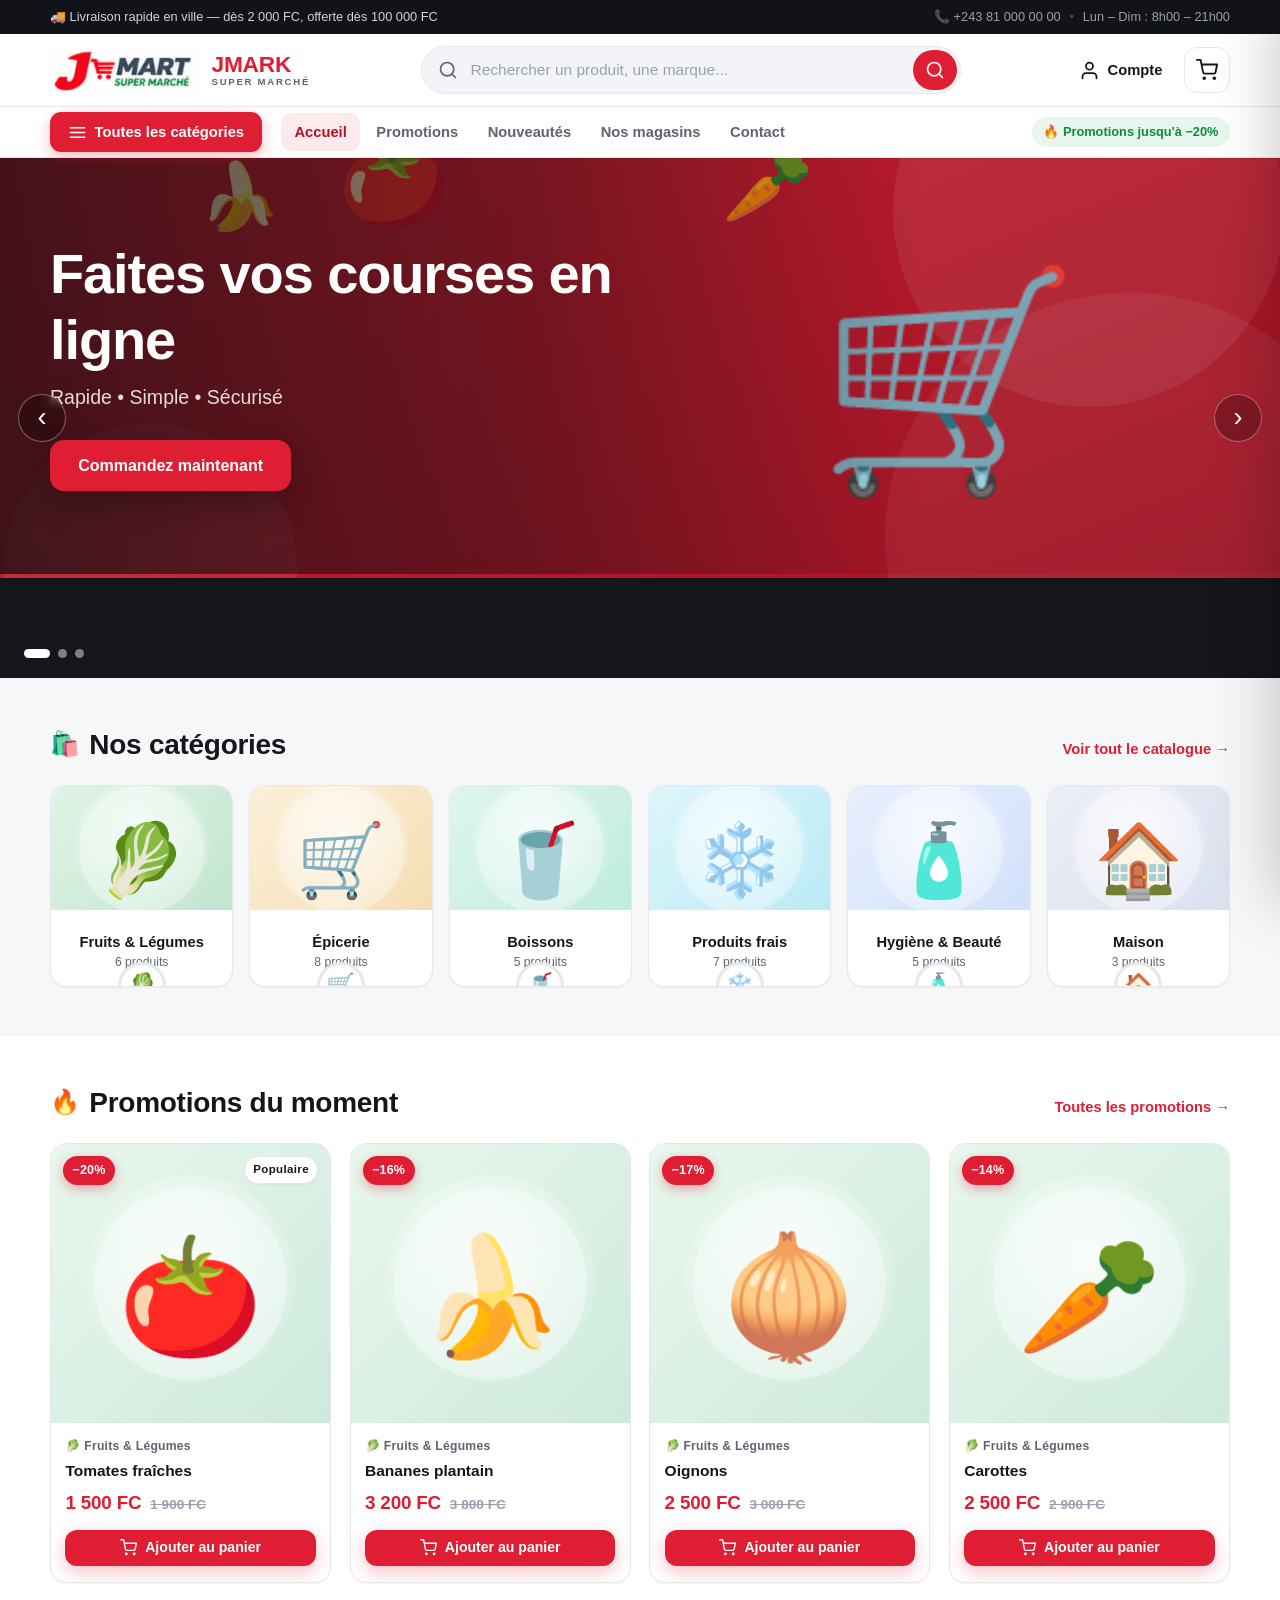
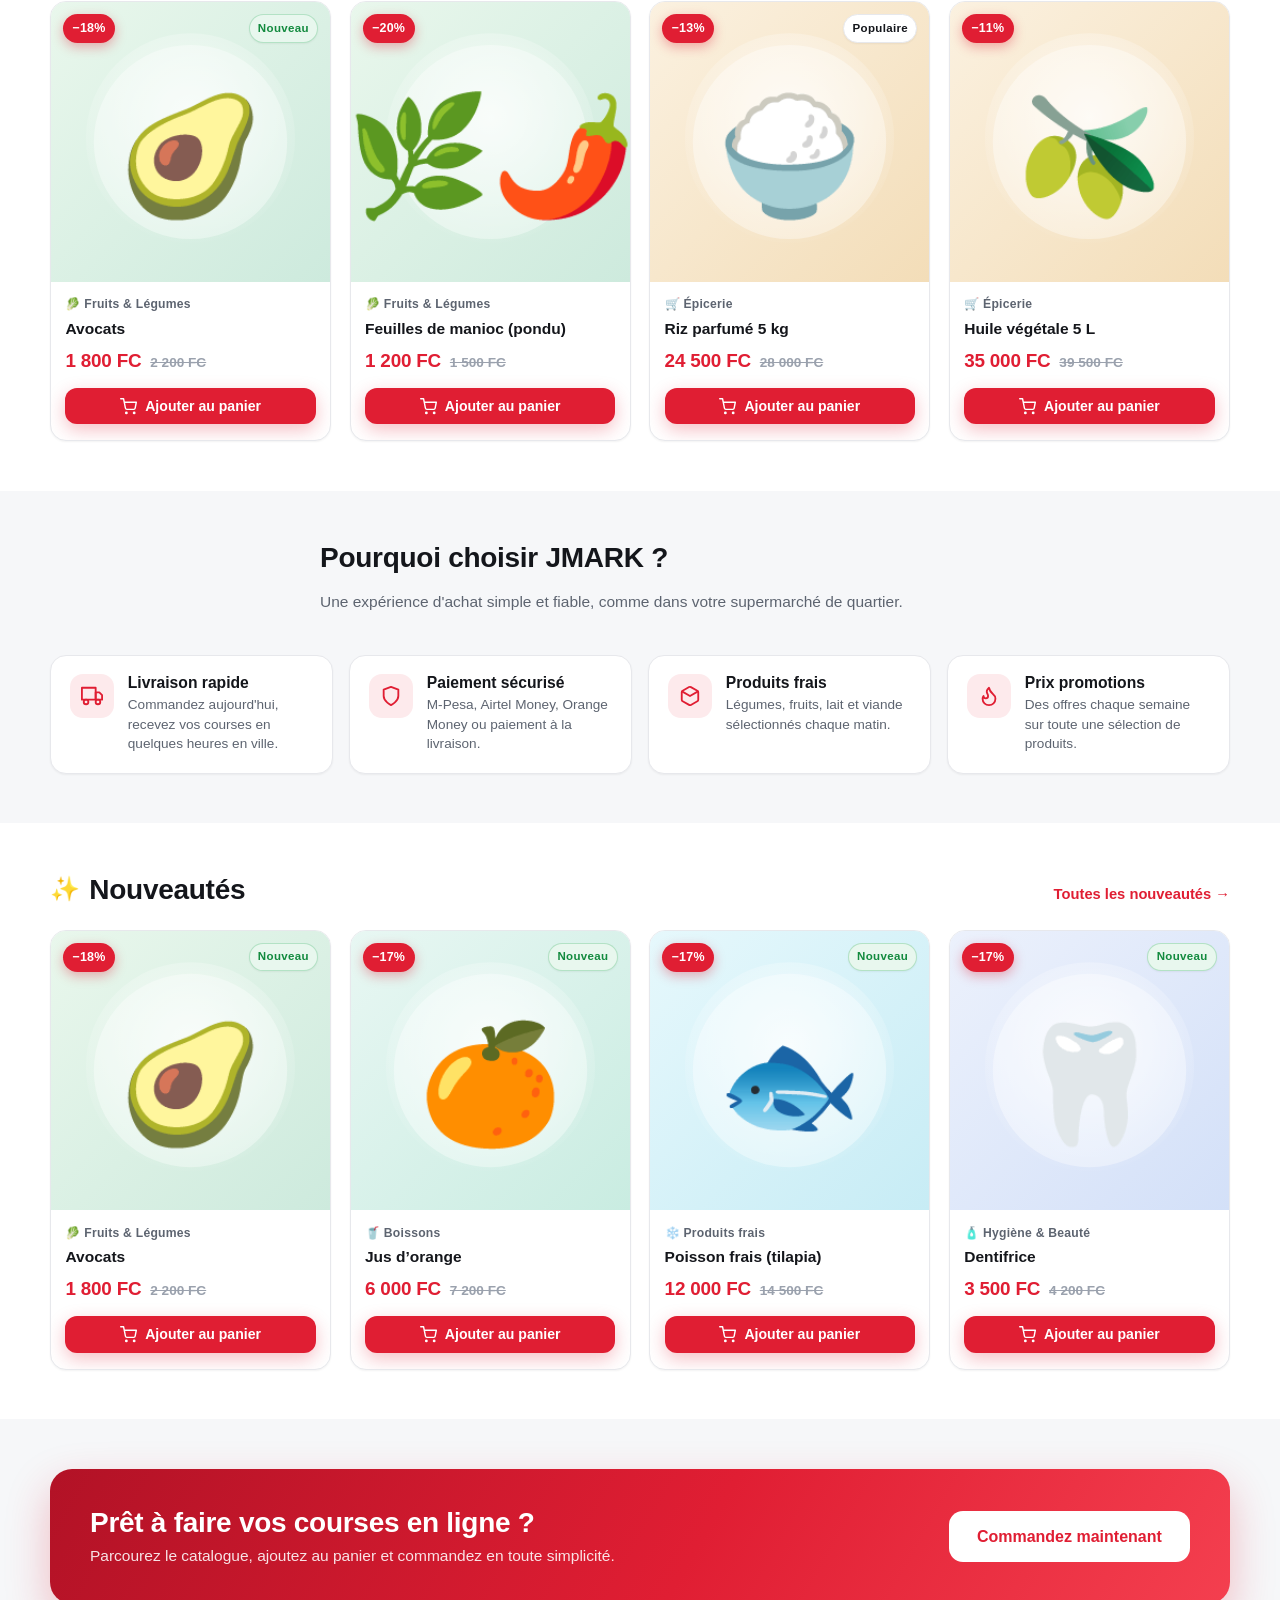
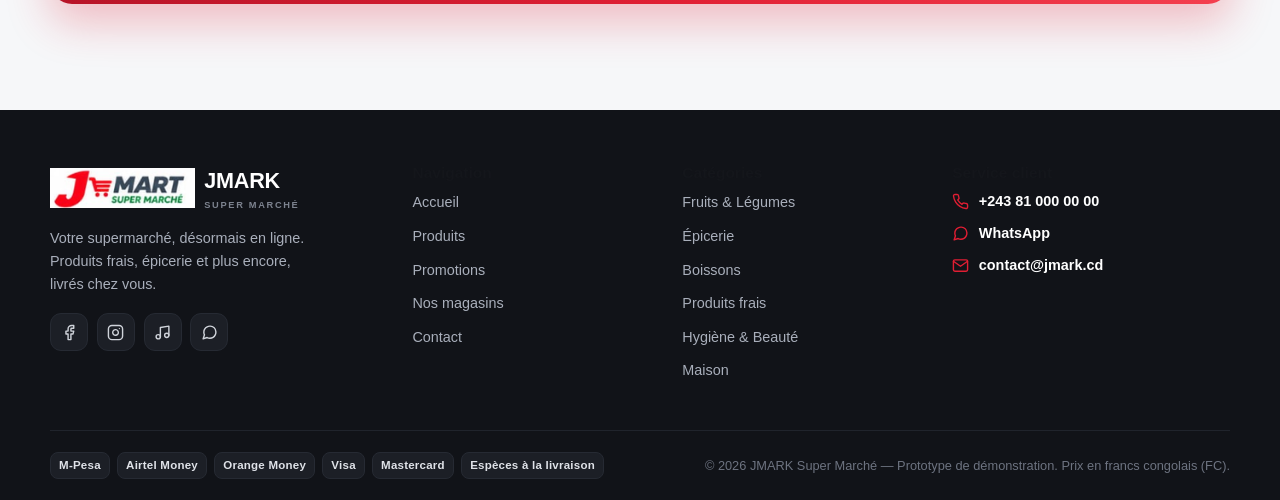
==== index.html @ 20c82e5f "Ajout maquette JMARK : prototype e-commerce front-end Site HTML/CSS/JS vanille multi-pages (panier l" ====
<!DOCTYPE html>
<html lang="fr">
<head>
<meta charset="UTF-8">
<meta name="viewport" content="width=device-width, initial-scale=1.0">
<title>JMARK Super Marché — Faites vos courses en ligne</title>
<meta name="description" content="JMARK Super Marché : produits frais, épicerie, boissons et hygiène livrés chez vous. Démonstration.">
<link rel="icon" href="assets/logo/logo.png">
<link rel="stylesheet" href="css/base.css">
<link rel="stylesheet" href="css/layout.css">
<link rel="stylesheet" href="css/components.css">
<link rel="stylesheet" href="css/pages.css">
</head>
<body data-page="home">

<!-- Barre promo -->
<div class="topbar">
  <div class="container topbar-inner">
    <span>🚚 Livraison rapide en ville — dès 2 000 FC, offerte dès 100 000 FC</span>
    <span class="topbar-contact">📞 +243 81 000 00 00 <span class="sep">•</span> Lun – Dim : 8h00 – 21h00</span>
  </div>
</div>

<!-- En-tête -->
<header class="site-header">
  <div class="container header-main">
    <button class="menu-btn" id="menuBtn" type="button" aria-label="Ouvrir le menu" aria-expanded="false">
      <svg viewBox="0 0 24 24" fill="none" stroke="currentColor" stroke-width="2" stroke-linecap="round" aria-hidden="true"><line x1="3" y1="6" x2="21" y2="6"></line><line x1="3" y1="12" x2="21" y2="12"></line><line x1="3" y1="18" x2="21" y2="18"></line></svg>
    </button>
    <a class="brand" href="index.html">
      <img src="assets/logo/logo.png" alt="JMARK">
      <span class="brand-text"><strong>JMARK</strong><small>SUPER MARCHÉ</small></span>
    </a>
    <form class="header-search" data-header-search role="search" action="products.html">
      <svg viewBox="0 0 24 24" fill="none" stroke="currentColor" stroke-width="2" stroke-linecap="round" stroke-linejoin="round" aria-hidden="true"><circle cx="11" cy="11" r="8"></circle><line x1="21" y1="21" x2="16.65" y2="16.65"></line></svg>
      <input type="search" name="q" placeholder="Rechercher un produit, une marque..." aria-label="Rechercher un produit">
      <button type="submit" aria-label="Lancer la recherche">
        <svg viewBox="0 0 24 24" fill="none" stroke="currentColor" stroke-width="2" stroke-linecap="round" stroke-linejoin="round" aria-hidden="true"><circle cx="11" cy="11" r="8"></circle><line x1="21" y1="21" x2="16.65" y2="16.65"></line></svg>
      </button>
    </form>
    <div class="header-actions">
      <a class="header-link" href="account.html">
        <svg viewBox="0 0 24 24" fill="none" stroke="currentColor" stroke-width="2" stroke-linecap="round" stroke-linejoin="round" aria-hidden="true"><path d="M20 21v-2a4 4 0 0 0-4-4H8a4 4 0 0 0-4 4v2"></path><circle cx="12" cy="7" r="4"></circle></svg>
        <span>Compte</span>
      </a>
      <button class="cart-btn" id="cartOpen" type="button" aria-label="Ouvrir le panier">
        <svg viewBox="0 0 24 24" fill="none" stroke="currentColor" stroke-width="2" stroke-linecap="round" stroke-linejoin="round" aria-hidden="true"><circle cx="9" cy="21" r="1"></circle><circle cx="20" cy="21" r="1"></circle><path d="M1 1h4l2.68 13.39a2 2 0 0 0 2 1.61h9.72a2 2 0 0 0 2-1.61L23 6H6"></path></svg>
        <b class="cart-count" data-cart-count>0</b>
      </button>
    </div>
  </div>
  <div class="header-nav">
    <div class="container header-nav-inner">
      <div class="cat-wrap">
        <button class="cat-btn" id="catBtn" type="button" aria-expanded="false">
          <svg viewBox="0 0 24 24" fill="none" stroke="currentColor" stroke-width="2" stroke-linecap="round" aria-hidden="true"><line x1="3" y1="6" x2="21" y2="6"></line><line x1="3" y1="12" x2="21" y2="12"></line><line x1="3" y1="18" x2="21" y2="18"></line></svg>
          <span>Toutes les catégories</span>
        </button>
        <div class="cat-menu" id="catMenu" aria-hidden="true">
          <div class="cat-menu-title">Parcourir les catégories</div>
          <div class="cat-menu-list" id="catMenuList"></div>
          <a class="cat-menu-all" href="products.html">Voir tout le catalogue</a>
        </div>
      </div>
      <nav class="main-nav" id="mainNav" aria-label="Navigation principale">
        <div class="main-nav-links">
          <a class="nav-link is-active" data-nav="home" href="index.html">Accueil</a>
          <a class="nav-link" data-nav="promotions" href="promotions.html">Promotions</a>
          <a class="nav-link" href="products.html?cat=nouveautes">Nouveautés</a>
          <a class="nav-link" data-nav="stores" href="stores.html">Nos magasins</a>
          <a class="nav-link" data-nav="contact" href="contact.html">Contact</a>
        </div>
        <div class="main-nav-cats">
          <div class="mob-cats-title">Toutes les catégories</div>
          <div class="mob-cats" id="mobCats"></div>
        </div>
      </nav>
      <div class="header-chip">🔥 Promotions jusqu'à −20%</div>
    </div>
  </div>
</header>

<!-- Drawer panier -->
<div class="drawer-overlay" id="drawerOverlay" data-drawer-close></div>
<aside class="cart-drawer" id="cartDrawer" aria-hidden="true" aria-label="Panier">
  <div class="drawer-head">
    <h3>Mon panier <span id="drawerHeadCount"></span></h3>
    <button class="drawer-close" type="button" data-drawer-close aria-label="Fermer le panier">
      <svg viewBox="0 0 24 24" fill="none" stroke="currentColor" stroke-width="2" stroke-linecap="round" aria-hidden="true"><line x1="18" y1="6" x2="6" y2="18"></line><line x1="6" y1="6" x2="18" y2="18"></line></svg>
    </button>
  </div>
  <div class="drawer-items" id="drawerItems"></div>
  <div class="drawer-empty" id="drawerEmpty">
    <div class="de-icon">
      <svg viewBox="0 0 24 24" fill="none" stroke="currentColor" stroke-width="2" stroke-linecap="round" stroke-linejoin="round" aria-hidden="true"><circle cx="9" cy="21" r="1"></circle><circle cx="20" cy="21" r="1"></circle><path d="M1 1h4l2.68 13.39a2 2 0 0 0 2 1.61h9.72a2 2 0 0 0 2-1.61L23 6H6"></path></svg>
    </div>
    <h3>Votre panier est vide</h3>
    <p>Parcourez nos rayons et ajoutez vos produits préférés.</p>
    <a class="btn btn-primary" href="products.html">Découvrir les produits</a>
  </div>
  <div class="drawer-foot" id="drawerFoot">
    <div class="drawer-sub-row"><span>Sous-total</span><span id="drawerSub">0 FC</span></div>
    <div class="drawer-grand"><span>TOTAL</span><span id="drawerTotal">0 FC</span></div>
    <a class="btn btn-outline btn-block" href="cart.html">Voir le panier</a>
    <a class="btn btn-primary btn-block" href="checkout.html">Commander</a>
    <div class="drawer-free">🚚 Livraison offerte dès 100 000 FC</div>
  </div>
</aside>

<!-- Contenu principal -->
<main>

  <!-- Hero -->
  <section class="hero" id="hero" aria-label="Promotions en vedette">
    <div class="hero-slides" id="heroSlides"></div>
    <button class="hero-arrow prev" type="button" aria-label="Slide précédent">‹</button>
    <button class="hero-arrow next" type="button" aria-label="Slide suivant">›</button>
    <div class="hero-dots" id="heroDots"></div>
  </section>

  <!-- Catégories -->
  <section class="section">
    <div class="container">
      <div class="section-head">
        <h2 class="section-title"><span class="st-emoji">🛍️</span> Nos catégories</h2>
        <a class="section-link" href="products.html">Voir tout le catalogue →</a>
      </div>
      <div class="category-grid" id="homeCategories"></div>
    </div>
  </section>

  <!-- Promotions -->
  <section class="section" style="background:var(--c-surface)">
    <div class="container">
      <div class="section-head">
        <h2 class="section-title"><span class="st-emoji">🔥</span> Promotions du moment</h2>
        <a class="section-link" href="promotions.html">Toutes les promotions →</a>
      </div>
      <div class="product-grid" id="homePromos"></div>
    </div>
  </section>

  <!-- Pourquoi JMARK -->
  <section class="section">
    <div class="container">
      <div class="section-head text-center" style="max-width:640px;margin:0 auto 1rem;text-align:center">
        <h2 class="section-title" style="justify-content:center">Pourquoi choisir JMARK ?</h2>
        <p class="is-muted">Une expérience d'achat simple et fiable, comme dans votre supermarché de quartier.</p>
      </div>
      <div class="features">
        <div class="feature">
          <div class="feature-icon"><svg viewBox="0 0 24 24" fill="none" stroke="currentColor" stroke-width="2" stroke-linecap="round" stroke-linejoin="round" aria-hidden="true"><path d="M1 3h15v13H1z"></path><path d="M16 8h4l3 3v5h-7V8z"></path><circle cx="5.5" cy="18.5" r="2.5"></circle><circle cx="18.5" cy="18.5" r="2.5"></circle></svg></div>
          <div><h3>Livraison rapide</h3><p>Commandez aujourd'hui, recevez vos courses en quelques heures en ville.</p></div>
        </div>
        <div class="feature">
          <div class="feature-icon"><svg viewBox="0 0 24 24" fill="none" stroke="currentColor" stroke-width="2" stroke-linecap="round" stroke-linejoin="round" aria-hidden="true"><path d="M12 22s8-4 8-10V5l-8-3-8 3v7c0 6 8 10 8 10z"></path></svg></div>
          <div><h3>Paiement sécurisé</h3><p>M-Pesa, Airtel Money, Orange Money ou paiement à la livraison.</p></div>
        </div>
        <div class="feature">
          <div class="feature-icon"><svg viewBox="0 0 24 24" fill="none" stroke="currentColor" stroke-width="2" stroke-linecap="round" stroke-linejoin="round" aria-hidden="true"><path d="M21 16V8a2 2 0 0 0-1-1.73l-7-4a2 2 0 0 0-2 0l-7 4A2 2 0 0 0 3 8v8a2 2 0 0 0 1 1.73l7 4a2 2 0 0 0 2 0l7-4A2 2 0 0 0 21 16z"></path><polyline points="3.27 6.96 12 12.01 20.73 6.96"></polyline></svg></div>
          <div><h3>Produits frais</h3><p>Légumes, fruits, lait et viande sélectionnés chaque matin.</p></div>
        </div>
        <div class="feature">
          <div class="feature-icon"><svg viewBox="0 0 24 24" fill="none" stroke="currentColor" stroke-width="2" stroke-linecap="round" stroke-linejoin="round" aria-hidden="true"><path d="M8.5 14.5A2.5 2.5 0 0 0 11 12c0-1.38-.5-2-1-3-1.072-2.143-.224-4.054 2-6 .5 2.5 2 4.9 4 6.5 2 1.6 3 3.5 3 5.5a7 7 0 1 1-14 0c0-1.153.433-2.294 1-3a2.5 2.5 0 0 0 2.5 2.5z"></path></svg></div>
          <div><h3>Prix promotions</h3><p>Des offres chaque semaine sur toute une sélection de produits.</p></div>
        </div>
      </div>
    </div>
  </section>

  <!-- Nouveautés -->
  <section class="section" style="background:var(--c-surface)">
    <div class="container">
      <div class="section-head">
        <h2 class="section-title"><span class="st-emoji">✨</span> Nouveautés</h2>
        <a class="section-link" href="products.html?cat=nouveautes">Toutes les nouveautés →</a>
      </div>
      <div class="product-grid" id="homeNew"></div>
    </div>
  </section>

  <!-- CTA -->
  <section class="section">
    <div class="container">
      <div class="cta-band">
        <div>
          <h2>Prêt à faire vos courses en ligne ?</h2>
          <p>Parcourez le catalogue, ajoutez au panier et commandez en toute simplicité.</p>
        </div>
        <a class="btn btn-lg" href="products.html">Commandez maintenant</a>
      </div>
    </div>
  </section>

</main>

<!-- Pied de page -->
<footer class="site-footer">
  <div class="container">
    <div class="footer-grid">
      <div>
        <div class="footer-brand">
          <img src="assets/logo/logo.png" alt="JMARK">
          <span><strong>JMARK</strong><small>SUPER MARCHÉ</small></span>
        </div>
        <p class="footer-desc">Votre supermarché, désormais en ligne. Produits frais, épicerie et plus encore, livrés chez vous.</p>
        <div class="socials">
          <a href="#" data-notify="Nos réseaux sociaux arrivent bientôt." aria-label="Facebook"><svg viewBox="0 0 24 24" fill="none" stroke="currentColor" stroke-width="2" stroke-linecap="round" stroke-linejoin="round"><path d="M18 2h-3a5 5 0 0 0-5 5v3H7v4h3v8h4v-8h3l1-4h-4V7a1 1 0 0 1 1-1h3z"></path></svg></a>
          <a href="#" data-notify="Nos réseaux sociaux arrivent bientôt." aria-label="Instagram"><svg viewBox="0 0 24 24" fill="none" stroke="currentColor" stroke-width="2" stroke-linecap="round" stroke-linejoin="round"><rect x="2" y="2" width="20" height="20" rx="5" ry="5"></rect><path d="M16 11.37A4 4 0 1 1 12.63 8 4 4 0 0 1 16 11.37z"></path><line x1="17.5" y1="6.5" x2="17.51" y2="6.5"></line></svg></a>
          <a href="#" data-notify="Nos réseaux sociaux arrivent bientôt." aria-label="TikTok"><svg viewBox="0 0 24 24" fill="none" stroke="currentColor" stroke-width="2" stroke-linecap="round" stroke-linejoin="round"><path d="M9 18V5l12-2v13"></path><circle cx="6" cy="18" r="3"></circle><circle cx="18" cy="16" r="3"></circle></svg></a>
          <a href="#" data-notify="Nos réseaux sociaux arrivent bientôt." aria-label="WhatsApp"><svg viewBox="0 0 24 24" fill="none" stroke="currentColor" stroke-width="2" stroke-linecap="round" stroke-linejoin="round"><path d="M21 11.5a8.38 8.38 0 0 1-.9 3.8 8.5 8.5 0 0 1-7.6 4.7 8.38 8.38 0 0 1-3.8-.9L3 21l1.9-5.7a8.38 8.38 0 0 1-.9-3.8 8.5 8.5 0 0 1 4.7-7.6 8.38 8.38 0 0 1 3.8-.9h.5a8.48 8.48 0 0 1 8 8v.5z"></path></svg></a>
        </div>
      </div>
      <div class="footer-col">
        <h4>Navigation</h4>
        <ul>
          <li><a href="index.html">Accueil</a></li>
          <li><a href="products.html">Produits</a></li>
          <li><a href="promotions.html">Promotions</a></li>
          <li><a href="stores.html">Nos magasins</a></li>
          <li><a href="contact.html">Contact</a></li>
        </ul>
      </div>
      <div class="footer-col">
        <h4>Catégories</h4>
        <ul>
          <li><a href="products.html?category=Fruits%20%26%20L%C3%A9gumes">Fruits &amp; Légumes</a></li>
          <li><a href="products.html?category=%C3%89picerie">Épicerie</a></li>
          <li><a href="products.html?category=Boissons">Boissons</a></li>
          <li><a href="products.html?category=Produits%20frais">Produits frais</a></li>
          <li><a href="products.html?category=Hygi%C3%A8ne%20%26%20Beaut%C3%A9">Hygiène &amp; Beauté</a></li>
          <li><a href="products.html?category=Maison">Maison</a></li>
        </ul>
      </div>
      <div class="footer-col">
        <h4>Service client</h4>
        <ul class="footer-contact">
          <li><svg viewBox="0 0 24 24" fill="none" stroke="currentColor" stroke-width="2" stroke-linecap="round" stroke-linejoin="round"><path d="M22 16.92v3a2 2 0 0 1-2.18 2 19.79 19.79 0 0 1-8.63-3.07 19.5 19.5 0 0 1-6-6 19.79 19.79 0 0 1-3.07-8.67A2 2 0 0 1 4.11 2h3a2 2 0 0 1 2 1.72 12.84 12.84 0 0 0 .7 2.81 2 2 0 0 1-.45 2.11L8.09 9.91a16 16 0 0 0 6 6l1.27-1.27a2 2 0 0 1 2.11-.45 12.84 12.84 0 0 0 2.81.7A2 2 0 0 1 22 16.92z"></path></svg><a class="fc-hl" href="tel:+243810000000">+243 81 000 00 00</a></li>
          <li><svg viewBox="0 0 24 24" fill="none" stroke="currentColor" stroke-width="2" stroke-linecap="round" stroke-linejoin="round"><path d="M21 11.5a8.38 8.38 0 0 1-.9 3.8 8.5 8.5 0 0 1-7.6 4.7 8.38 8.38 0 0 1-3.8-.9L3 21l1.9-5.7a8.38 8.38 0 0 1-.9-3.8 8.5 8.5 0 0 1 4.7-7.6 8.38 8.38 0 0 1 3.8-.9h.5a8.48 8.48 0 0 1 8 8v.5z"></path></svg><a class="fc-hl" href="https://wa.me/243810000000">WhatsApp</a></li>
          <li><svg viewBox="0 0 24 24" fill="none" stroke="currentColor" stroke-width="2" stroke-linecap="round" stroke-linejoin="round"><path d="M4 4h16c1.1 0 2 .9 2 2v12c0 1.1-.9 2-2 2H4c-1.1 0-2-.9-2-2V6c0-1.1.9-2 2-2z"></path><polyline points="22,6 12,13 2,6"></polyline></svg><a class="fc-hl" href="mailto:contact@jmark.cd">contact@jmark.cd</a></li>
        </ul>
      </div>
    </div>
    <div class="footer-bottom">
      <div class="pay-chips">
        <span class="pay-chip">M-Pesa</span>
        <span class="pay-chip">Airtel Money</span>
        <span class="pay-chip">Orange Money</span>
        <span class="pay-chip">Visa</span>
        <span class="pay-chip">Mastercard</span>
        <span class="pay-chip">Espèces à la livraison</span>
      </div>
      <div class="footer-copy">© 2026 JMARK Super Marché — Prototype de démonstration. Prix en francs congolais (FC).</div>
    </div>
  </div>
</footer>

<!-- Navigation basse mobile -->
<nav class="bottom-nav" aria-label="Navigation mobile">
  <a class="bn-item is-active" data-bn="home" href="index.html">
    <svg viewBox="0 0 24 24" fill="none" stroke="currentColor" stroke-width="2" stroke-linecap="round" stroke-linejoin="round" aria-hidden="true"><path d="M3 9l9-7 9 7v11a2 2 0 0 1-2 2H5a2 2 0 0 1-2-2z"></path><polyline points="9 22 9 12 15 12 15 22"></polyline></svg>
    <span>Accueil</span>
  </a>
  <button class="bn-item" id="bottomSearch" type="button">
    <svg viewBox="0 0 24 24" fill="none" stroke="currentColor" stroke-width="2" stroke-linecap="round" stroke-linejoin="round" aria-hidden="true"><circle cx="11" cy="11" r="8"></circle><line x1="21" y1="21" x2="16.65" y2="16.65"></line></svg>
    <span>Rechercher</span>
  </button>
  <button class="bn-item" id="bottomCart" type="button" aria-label="Ouvrir le panier">
    <svg viewBox="0 0 24 24" fill="none" stroke="currentColor" stroke-width="2" stroke-linecap="round" stroke-linejoin="round" aria-hidden="true"><circle cx="9" cy="21" r="1"></circle><circle cx="20" cy="21" r="1"></circle><path d="M1 1h4l2.68 13.39a2 2 0 0 0 2 1.61h9.72a2 2 0 0 0 2-1.61L23 6H6"></path></svg>
    <span>Panier</span>
    <b class="bn-count is-hidden" data-cart-count>0</b>
  </button>
  <a class="bn-item" data-bn="account" href="account.html">
    <svg viewBox="0 0 24 24" fill="none" stroke="currentColor" stroke-width="2" stroke-linecap="round" stroke-linejoin="round" aria-hidden="true"><path d="M20 21v-2a4 4 0 0 0-4-4H8a4 4 0 0 0-4 4v2"></path><circle cx="12" cy="7" r="4"></circle></svg>
    <span>Compte</span>
  </a>
</nav>

<script src="js/data.js"></script>
<script src="js/cart.js"></script>
<script src="js/main.js"></script>
</body>
</html>
---- css/base.css ----
/* ============================================
   JMARK SUPER MARCHÉ — Base : tokens, reset,
   typographie, boutons, formulaires, badges
   ============================================ */

:root{
  --c-bg:#f6f7f9;
  --c-surface:#ffffff;
  --c-surface-2:#f2f4f7;
  --c-primary:#e01e33;            /* rouge JMARK */
  --c-primary-dark:#b21226;
  --c-primary-soft:#fdeaec;
  --c-accent:#16a34a;             /* vert produits frais */
  --c-accent-dark:#128a3e;
  --c-accent-soft:#e8f7ee;
  --c-warn:#d97706;
  --c-text:#14161b;
  --c-muted:#5d6470;
  --c-border:#e7e8ec;
  --c-success:#16a34a;
  --c-danger:#dc2626;
  --radius:16px;
  --radius-sm:10px;
  --radius-lg:22px;
  --shadow-sm:0 1px 2px rgba(20,22,27,.05);
  --shadow-md:0 8px 26px rgba(20,22,27,.09);
  --shadow-lg:0 22px 54px rgba(20,22,27,.16);
  --font:-apple-system,BlinkMacSystemFont,"Segoe UI",Roboto,"Helvetica Neue",Arial,sans-serif;
  --header-h:72px;
}

*,*::before,*::after{box-sizing:border-box}
html{scroll-behavior:smooth}
body{
  margin:0;background:var(--c-bg);
  color:var(--c-text);font:15.5px/1.55 var(--font);
  -webkit-font-smoothing:antialiased;
  min-height:100vh;display:flex;flex-direction:column;
}
body.no-scroll{overflow:hidden}
main{flex:1}
img{max-width:100%;display:block}
h1,h2,h3,h4{line-height:1.18;margin:0 0 .5em;color:var(--c-text)}
h1{font-size:clamp(1.9rem,4.5vw,2.9rem);letter-spacing:-.02em;font-weight:800}
h2{font-size:clamp(1.35rem,3vw,1.75rem);letter-spacing:-.01em;font-weight:800}
h3{font-size:1.08rem;font-weight:700}
p{margin:0 0 1em}
a{color:inherit;text-decoration:none}
ul{margin:0;padding:0;list-style:none}
input,select,textarea,button{font:inherit}
button{cursor:pointer}
svg{flex:none}

.container{width:100%;max-width:1220px;margin:0 auto;padding:0 20px}

/* ---------- Utilitaires ---------- */
.is-hidden{display:none !important}
.is-muted{color:var(--c-muted)}
.text-center{text-align:center}

/* ---------- Boutons ---------- */
.btn{
  display:inline-flex;align-items:center;justify-content:center;gap:.5rem;
  border:1px solid transparent;border-radius:12px;
  padding:.72em 1.25em;font-weight:650;font-size:.94rem;line-height:1.2;
  cursor:pointer;white-space:nowrap;user-select:none;text-align:center;
  transition:background-color .18s,border-color .18s,color .18s,transform .12s,box-shadow .18s;
}
.btn:focus-visible{outline:3px solid rgba(224,30,51,.35);outline-offset:2px}
.btn:active{transform:translateY(1px)}
.btn svg{width:18px;height:18px}

.btn-primary{background:var(--c-primary);color:#fff;box-shadow:0 6px 18px rgba(224,30,51,.28)}
.btn-primary:hover{background:var(--c-primary-dark)}
.btn-outline{background:var(--c-surface);border-color:var(--c-border);color:var(--c-text)}
.btn-outline:hover{border-color:var(--c-primary);color:var(--c-primary)}
.btn-ghost{background:transparent;color:var(--c-muted)}
.btn-ghost:hover{background:var(--c-surface-2);color:var(--c-text)}
.btn-white{background:#fff;color:var(--c-primary)}
.btn-white:hover{background:var(--c-primary-soft)}
.btn-success{background:var(--c-accent);color:#fff}
.btn-success:hover{background:var(--c-accent-dark)}

.btn-block{width:100%}
.btn-lg{padding:.95em 1.7em;font-size:1rem;border-radius:14px}
.btn-sm{padding:.5em .9em;font-size:.85rem;border-radius:10px}
.btn[disabled],.btn.is-busy{opacity:.6;cursor:not-allowed}
.btn-spinner{width:18px;height:18px;border-radius:50%;
  border:3px solid rgba(255,255,255,.35);border-top-color:#fff;
  animation:spin .7s linear infinite}

@keyframes spin{to{transform:rotate(360deg)}}

/* ---------- Formulaires ---------- */
.field{margin-bottom:1.05rem}
.field label{display:block;font-weight:650;font-size:.9rem;margin-bottom:.4rem}
.field label .req{color:var(--c-danger)}
.field input,.field select,.field textarea{
  width:100%;padding:.74em .95em;border:1px solid var(--c-border);border-radius:12px;
  background:#fff;color:var(--c-text);transition:border-color .15s,box-shadow .15s;
}
.field input:focus,.field select:focus,.field textarea:focus{
  outline:none;border-color:var(--c-primary);box-shadow:0 0 0 4px var(--c-primary-soft);
}
.field.has-error input,.field.has-error select,.field.has-error textarea{border-color:var(--c-danger);box-shadow:0 0 0 4px rgba(220,38,38,.08)}
.field .error{display:none;color:var(--c-danger);font-size:.8rem;margin-top:.3rem}
.field.has-error .error{display:block}
.field-hint{font-size:.8rem;color:var(--c-muted);margin-top:.25rem}
.grid-2{display:grid;grid-template-columns:1fr 1fr;gap:0 1rem}

/* ---------- Badges & pastilles ---------- */
.discount-pill{
  position:absolute;left:12px;top:12px;z-index:2;
  background:var(--c-primary);color:#fff;font-size:.78rem;font-weight:800;
  letter-spacing:.02em;border-radius:999px;padding:.38em .75em;
  box-shadow:0 4px 12px rgba(224,30,51,.35);
}
.product-badge{
  position:absolute;right:12px;top:12px;z-index:2;
  background:#fff;color:var(--c-text);font-size:.72rem;font-weight:750;
  letter-spacing:.03em;border-radius:999px;padding:.36em .72em;
  border:1px solid var(--c-border);box-shadow:var(--shadow-sm);
}
.product-badge.is-new{background:var(--c-accent-soft);color:var(--c-accent-dark);border-color:rgba(22,163,74,.25)}
.stock-badge{display:inline-flex;align-items:center;gap:.45rem;font-size:.88rem;font-weight:650}
.stock-badge .dot{width:9px;height:9px;border-radius:50%}
.stock-badge.is-in{color:var(--c-accent-dark)}
.stock-badge.is-in .dot{background:var(--c-accent)}
.stock-badge.is-out{color:var(--c-muted)}
.stock-badge.is-out .dot{background:#cbd2dc}
.badge-free{background:var(--c-accent-soft);color:var(--c-accent-dark);font-size:.74rem;font-weight:750;
  border-radius:999px;padding:.24em .65em;white-space:nowrap}

/* Introduction de page */
.page-intro{background:linear-gradient(180deg,#fff,var(--c-bg));padding:1.9rem 0 .4rem}
.page-intro h1{margin-bottom:.25rem}
.page-intro p{color:var(--c-muted);margin:0}
.intro-row{display:flex;align-items:flex-end;justify-content:space-between;gap:1rem;flex-wrap:wrap}
---- css/layout.css ----
/* ============================================
   JMARK — Layout : barre promo, header, hero,
   sections, footer, nav basse, drawer, toast
   ============================================ */

/* ---------- Barre supérieure ---------- */
.topbar{background:#111318;color:#cfd3da;font-size:.8rem}
.topbar-inner{display:flex;align-items:center;justify-content:space-between;gap:1rem;min-height:34px;flex-wrap:wrap;padding-top:4px;padding-bottom:4px}
.topbar strong{color:#fff}
.topbar .topbar-contact{display:flex;align-items:center;gap:.55rem;color:#9aa0ab}
.topbar .topbar-contact .sep{opacity:.4}

/* ---------- Header ---------- */
.site-header{
  position:sticky;top:0;z-index:90;
  background:rgba(255,255,255,.96);backdrop-filter:blur(10px);
  border-bottom:1px solid var(--c-border);
  box-shadow:var(--shadow-sm);
}
.header-main{height:var(--header-h);display:flex;align-items:center;gap:1.1rem}

.menu-btn{
  display:none;width:44px;height:44px;border-radius:12px;border:1px solid var(--c-border);
  background:#fff;color:var(--c-text);align-items:center;justify-content:center;
}
.menu-btn svg{width:22px;height:22px}
.menu-btn:hover{border-color:var(--c-primary);color:var(--c-primary)}

.brand{display:flex;align-items:center;gap:.6rem;margin-right:.4rem}
.brand img{height:42px;width:auto}
.brand-text{display:flex;flex-direction:column;line-height:1.05}
.brand-text strong{font-size:1.42rem;font-weight:900;letter-spacing:-.01em;color:var(--c-primary)}
.brand-text small{font-size:.6rem;font-weight:750;letter-spacing:.18em;color:var(--c-muted)}

.header-search{
  flex:1;max-width:540px;margin-left:auto;display:flex;align-items:center;
  background:var(--c-surface-2);border:1px solid var(--c-border);border-radius:999px;
  padding-left:1rem;transition:border-color .15s,box-shadow .15s,background-color .15s;
}
.header-search:focus-within{border-color:var(--c-primary);background:#fff;box-shadow:0 0 0 4px var(--c-primary-soft)}
.header-search svg{width:20px;height:20px;color:var(--c-muted)}
.header-search input{
  flex:1;min-width:0;border:0;background:transparent;padding:.72em .8em;
  color:var(--c-text);
}
.header-search input:focus{outline:none}
.header-search input::placeholder{color:#9aa1ad}
.header-search button{
  border:0;background:var(--c-primary);color:#fff;border-radius:999px;
  width:44px;height:40px;margin:3px;display:flex;align-items:center;justify-content:center;
  transition:background-color .15s;
}
.header-search button:hover{background:var(--c-primary-dark)}
.header-search button svg{color:#fff}

.header-actions{display:flex;align-items:center;gap:.55rem;margin-left:auto}
.header-link{
  display:flex;align-items:center;gap:.5rem;padding:.55rem .8rem;border-radius:12px;
  color:var(--c-text);font-weight:650;font-size:.92rem;transition:background-color .15s,color .15s;
}
.header-link svg{width:21px;height:21px}
.header-link:hover{background:var(--c-primary-soft);color:var(--c-primary)}

.cart-btn{
  position:relative;display:inline-flex;align-items:center;justify-content:center;
  width:46px;height:46px;border-radius:13px;border:1px solid var(--c-border);
  background:#fff;color:var(--c-text);transition:border-color .15s,color .15s,box-shadow .15s;
}
.cart-btn:hover{border-color:var(--c-primary);color:var(--c-primary);box-shadow:var(--shadow-sm)}
.cart-btn svg{width:22px;height:22px}
.cart-count{
  position:absolute;top:-6px;right:-8px;min-width:21px;height:21px;padding:0 5px;
  border-radius:999px;background:var(--c-primary);color:#fff;
  font-size:.72rem;font-weight:800;display:flex;align-items:center;justify-content:center;
  border:2px solid #fff;line-height:1;
}
.cart-count.is-hidden{display:none}

/* ---------- Navigation secondaire (desktop) ---------- */
.header-nav{background:#fff;border-top:1px solid var(--c-border);display:block}
.header-nav-inner{display:flex;align-items:center;gap:1.2rem;min-height:50px}

.cat-wrap{position:relative;flex:none}
.cat-btn{
  display:flex;align-items:center;gap:.5rem;height:40px;padding:0 1.1rem;
  background:var(--c-primary);color:#fff;font-weight:750;font-size:.92rem;
  border:0;border-radius:11px;box-shadow:0 5px 14px rgba(224,30,51,.3);
  transition:background-color .15s,transform .12s;
}
.cat-btn:hover{background:var(--c-primary-dark)}
.cat-btn svg{width:19px;height:19px}

.cat-menu{
  position:absolute;top:calc(100% + 10px);left:0;width:440px;z-index:96;
  background:#fff;border:1px solid var(--c-border);border-radius:var(--radius-lg);
  box-shadow:var(--shadow-lg);padding:1rem;display:none;
}
.cat-menu.is-open{display:block}
.cat-menu-title{font-weight:800;font-size:1rem;padding:.2rem .4rem .7rem}
.cat-menu-list{display:grid;grid-template-columns:1fr 1fr;gap:.4rem}
.cat-menu-item{
  display:flex;align-items:center;gap:.7rem;padding:.6rem .7rem;border-radius:12px;
  font-weight:650;font-size:.9rem;transition:background-color .15s,color .15s;
}
.cat-menu-item:hover{background:var(--c-primary-soft);color:var(--c-primary-dark)}
.cat-menu-item .cm-emoji{font-size:1.3rem}
.cat-menu-item .cm-count{display:block;font-size:.75rem;font-weight:550;color:var(--c-muted)}
.cat-menu-all{display:block;margin-top:.7rem;padding:.7rem;text-align:center;border-top:1px dashed var(--c-border);
  color:var(--c-primary);font-weight:750;font-size:.9rem}
.cat-menu-all:hover{color:var(--c-primary-dark)}
.cat-menu-link{color:inherit}

.main-nav{display:flex;align-items:center;gap:.15rem;flex:1}
.main-nav-links{display:flex;align-items:center;gap:.15rem;flex-wrap:wrap}
.nav-link{
  padding:.5rem .85rem;border-radius:10px;color:var(--c-muted);
  font-weight:600;font-size:.92rem;white-space:nowrap;transition:color .15s,background-color .15s;
}
.nav-link:hover{color:var(--c-text);background:var(--c-surface-2)}
.nav-link.is-active{color:var(--c-primary-dark);background:var(--c-primary-soft);font-weight:750}
.main-nav-cats{display:none}
.header-chip{
  margin-left:auto;flex:none;display:inline-flex;align-items:center;gap:.45rem;
  background:var(--c-accent-soft);color:var(--c-accent-dark);font-size:.8rem;font-weight:750;
  border-radius:999px;padding:.4em .9em;
}

/* ---------- Hero ---------- */
.hero{position:relative;height:min(66vh,520px);min-height:430px;overflow:hidden;background:#14161b}
.hero-slide{position:absolute;inset:0;opacity:0;visibility:hidden;transition:opacity .7s ease,visibility .7s}
.hero-slide.is-active{opacity:1;visibility:visible;position:relative}
.hero-bg{position:absolute;inset:0;background-size:cover;background-position:center;transform:scale(1.02)}
.hero-shade{position:absolute;inset:0;
  background:linear-gradient(90deg,rgba(12,13,16,.72) 0%,rgba(12,13,16,.45) 42%,rgba(12,13,16,.08) 72%)}
.hero-content{position:relative;z-index:2;color:#fff;padding:5.2rem 0;max-width:600px}
.hero-content .hero-kicker{
  display:inline-flex;align-items:center;gap:.45rem;background:rgba(255,255,255,.16);
  border:1px solid rgba(255,255,255,.28);color:#fff;font-weight:700;font-size:.78rem;
  letter-spacing:.08em;text-transform:uppercase;border-radius:999px;padding:.4em 1em;margin-bottom:1rem;
  backdrop-filter:blur(4px);
}
.hero-content h1{margin:0 0 .55rem;font-size:clamp(2.1rem,5vw,3.5rem);color:#fff;letter-spacing:-.02em}
.hero-content .hero-sub{font-size:clamp(1rem,2vw,1.22rem);color:rgba(255,255,255,.85);margin:0 0 1.7rem}
.hero-cta{display:inline-flex;gap:.6rem;box-shadow:0 12px 30px rgba(0,0,0,.28)}

.hero-arrow{
  position:absolute;top:50%;transform:translateY(-50%);z-index:5;
  width:48px;height:48px;border-radius:50%;border:1px solid rgba(255,255,255,.35);
  background:rgba(0,0,0,.25);color:#fff;font-size:1.7rem;line-height:1;
  display:flex;align-items:center;justify-content:center;padding-bottom:.25rem;
  backdrop-filter:blur(4px);transition:background-color .15s;
}
.hero-arrow:hover{background:rgba(0,0,0,.5)}
.hero-arrow.prev{left:18px}
.hero-arrow.next{right:18px}
.hero-dots{position:absolute;left:24px;bottom:20px;z-index:5;display:flex;gap:.5rem}
.hero-dot{width:9px;height:9px;border-radius:999px;border:0;background:rgba(255,255,255,.45);padding:0;transition:width .2s,background-color .2s}
.hero-dot.is-active{width:26px;background:#fff}

/* ---------- Sections ---------- */
.section{padding:3.1rem 0}
.section-head{display:flex;align-items:flex-end;justify-content:space-between;gap:1rem;flex-wrap:wrap;margin-bottom:1.5rem}
.section-title{display:flex;align-items:center;gap:.6rem;margin:0}
.section-title .st-emoji{font-size:1.5rem}
.section-link{color:var(--c-primary);font-weight:700;font-size:.92rem;white-space:nowrap}
.section-link:hover{color:var(--c-primary-dark);text-decoration:underline}

/* Features band */
.features{display:grid;grid-template-columns:repeat(4,1fr);gap:1rem;margin-top:1.6rem}
.feature{
  background:var(--c-surface);border:1px solid var(--c-border);border-radius:var(--radius);
  padding:1.15rem 1.2rem;display:flex;gap:.85rem;align-items:flex-start;box-shadow:var(--shadow-sm);
}
.feature-icon{
  flex:none;width:44px;height:44px;border-radius:13px;
  background:var(--c-primary-soft);color:var(--c-primary);
  display:flex;align-items:center;justify-content:center;
}
.feature-icon svg{width:22px;height:22px}
.feature h3{margin:0 0 .15rem;font-size:.98rem}
.feature p{margin:0;color:var(--c-muted);font-size:.85rem;line-height:1.45}

/* Bande CTA */
.cta-band{
  background:linear-gradient(120deg,#b21226,#e01e33 55%,#f43f4f);
  border-radius:var(--radius-lg);color:#fff;padding:2.3rem 2.5rem;
  display:flex;align-items:center;justify-content:space-between;gap:2rem;flex-wrap:wrap;
  box-shadow:0 18px 44px rgba(224,30,51,.28);
}
.cta-band h2{margin:0 0 .3rem;color:#fff}
.cta-band p{color:rgba(255,255,255,.88);margin:0}
.cta-band .btn{background:#fff;color:var(--c-primary)}
.cta-band .btn:hover{background:var(--c-primary-soft)}

/* ---------- Footer ---------- */
.site-footer{background:#111318;color:#a9afbb;margin-top:3.5rem;padding:3.4rem 0 0}
.footer-grid{display:grid;grid-template-columns:1.4fr 1fr 1fr 1.2fr;gap:2.4rem;padding-bottom:2.4rem}
.footer-brand{display:flex;align-items:center;gap:.6rem;margin-bottom:.9rem}
.footer-brand img{height:40px;width:auto}
.footer-brand strong{font-size:1.35rem;font-weight:900;color:#fff;letter-spacing:-.01em}
.footer-brand small{display:block;font-size:.58rem;letter-spacing:.18em;color:#7d838f;font-weight:750}
.footer-desc{font-size:.9rem;line-height:1.6;max-width:34ch}
.footer h4{color:#fff;font-size:.95rem;margin:0 0 1rem;letter-spacing:.02em}
.footer-col li{margin-bottom:.6rem}
.footer-col a{font-size:.9rem;transition:color .15s}
.footer-col a:hover{color:var(--c-primary)}
.footer-col a.fc-hl{color:#fff;font-weight:700}
.footer-col a.fc-hl:hover{color:var(--c-primary)}
.socials{display:flex;gap:.55rem;margin-top:1.1rem}
.socials a{
  width:38px;height:38px;border-radius:11px;background:#1c1f26;border:1px solid #262a33;
  color:#cfd3da;display:flex;align-items:center;justify-content:center;transition:background-color .15s,color .15s,border-color .15s;
}
.socials a:hover{background:var(--c-primary);border-color:var(--c-primary);color:#fff}
.socials svg{width:17px;height:17px}
.footer-contact li{display:flex;align-items:flex-start;gap:.6rem;font-size:.9rem}
.footer-contact svg{width:17px;height:17px;color:var(--c-primary);margin-top:3px}
.footer-bottom{border-top:1px solid #20242c;padding:1.3rem 0;display:flex;align-items:center;justify-content:space-between;gap:1rem;flex-wrap:wrap}
.pay-chips{display:flex;gap:.45rem;flex-wrap:wrap}
.pay-chip{background:#1c1f26;border:1px solid #262a33;border-radius:8px;padding:.32em .7em;
  font-size:.72rem;font-weight:750;color:#dfe2e8;letter-spacing:.02em}
.footer-copy{font-size:.8rem;color:#6d7380}

/* ---------- Navigation basse mobile ---------- */
.bottom-nav{
  position:fixed;left:0;right:0;bottom:0;z-index:100;
  display:none;background:rgba(255,255,255,.97);backdrop-filter:blur(10px);
  border-top:1px solid var(--c-border);box-shadow:0 -8px 24px rgba(20,22,27,.08);
  padding:6px 8px calc(6px + env(safe-area-inset-bottom));
}
.bn-item{
  flex:1;display:flex;flex-direction:column;align-items:center;gap:2px;
  background:transparent;border:0;color:var(--c-muted);font-size:.68rem;font-weight:650;
  padding:.35rem .25rem;border-radius:12px;position:relative;
}
.bn-item svg{width:23px;height:23px}
.bn-item.is-active{color:var(--c-primary)}
.bn-item .bn-count{
  position:absolute;top:2px;right:calc(50% - 20px);min-width:18px;height:18px;padding:0 4px;
  border-radius:999px;background:var(--c-primary);color:#fff;font-size:.66rem;font-weight:800;
  display:flex;align-items:center;justify-content:center;border:2px solid #fff;
}
.bn-count.is-hidden{display:none}

/* ---------- Cart drawer ---------- */
.drawer-overlay{
  position:fixed;inset:0;z-index:110;background:rgba(13,15,19,.55);
  opacity:0;pointer-events:none;transition:opacity .25s;
}
.drawer-overlay.is-open{opacity:1;pointer-events:auto}

.cart-drawer{
  position:fixed;top:0;right:0;bottom:0;z-index:120;width:min(92vw,410px);
  background:var(--c-surface);box-shadow:-24px 0 60px rgba(0,0,0,.22);
  transform:translateX(105%);transition:transform .32s cubic-bezier(.22,.9,.32,1);
  display:flex;flex-direction:column;
}
.cart-drawer.is-open{transform:none}
.drawer-head{
  display:flex;align-items:center;justify-content:space-between;gap:1rem;
  padding:1.05rem 1.25rem;border-bottom:1px solid var(--c-border);
}
.drawer-head h3{margin:0;font-size:1.1rem;display:flex;align-items:center;gap:.5rem}
.drawer-head h3 span{color:var(--c-muted);font-weight:650;font-size:.95rem}
.drawer-close{
  width:38px;height:38px;border-radius:11px;border:1px solid var(--c-border);
  background:#fff;color:var(--c-muted);display:flex;align-items:center;justify-content:center;
  transition:color .15s,border-color .15s;
}
.drawer-close:hover{color:var(--c-primary);border-color:var(--c-primary)}
.drawer-close svg{width:18px;height:18px}
.drawer-items{flex:1;overflow-y:auto;padding:14px 16px;display:flex;flex-direction:column;gap:12px;min-height:0}
.drawer-empty{display:none;text-align:center;padding:3rem 1rem;color:var(--c-muted)}
.drawer-empty .de-icon{width:64px;height:64px;margin:0 auto .8rem;border-radius:50%;background:var(--c-surface-2);
  display:flex;align-items:center;justify-content:center}
.drawer-empty .de-icon svg{width:30px;height:30px;color:var(--c-muted)}
.drawer-empty h3{font-size:1.05rem;margin:0 0 .3rem}
.drawer-empty p{font-size:.88rem;margin:0 0 1.1rem}

.drawer-item{display:flex;gap:.8rem;border:1px solid var(--c-border);border-radius:14px;padding:.7rem;box-shadow:var(--shadow-sm)}
.drawer-thumb{flex:none;width:60px;height:60px;border-radius:10px;overflow:hidden;background:var(--c-surface-2);display:flex;align-items:center;justify-content:center}
.drawer-thumb img{width:100%;height:100%;object-fit:cover}
.drawer-main{flex:1;min-width:0;display:flex;flex-direction:column;gap:.15rem}
.drawer-name{font-weight:700;font-size:.9rem;line-height:1.3}
.drawer-name:hover{color:var(--c-primary)}
.drawer-meta{color:var(--c-muted);font-size:.8rem}
.drawer-controls{display:flex;align-items:center;justify-content:space-between;gap:.6rem;margin-top:.4rem}
.drawer-remove{width:30px;height:30px;border-radius:9px;border:1px solid var(--c-border);background:#fff;
  color:var(--c-danger);display:flex;align-items:center;justify-content:center;transition:background-color .15s,border-color .15s}
.drawer-remove:hover{background:var(--c-danger);border-color:var(--c-danger);color:#fff}
.drawer-remove svg{width:15px;height:15px}
.drawer-total-line{font-weight:800;font-size:.92rem;align-self:center;white-space:nowrap}

.drawer-foot{border-top:1px solid var(--c-border);background:#fafbfc;padding:1rem 1.25rem calc(1rem + env(safe-area-inset-bottom))}
.drawer-sub-row,.drawer-grand{display:flex;justify-content:space-between;align-items:center}
.drawer-sub-row{color:var(--c-muted);font-size:.9rem;margin-bottom:.3rem}
.drawer-grand{font-size:1.2rem;font-weight:850;color:var(--c-text);margin-bottom:.9rem}
.drawer-grand span{color:var(--c-primary)}
.drawer-free{margin-top:.6rem;font-size:.8rem;color:var(--c-accent-dark);text-align:center}
.drawer-foot .btn+.btn{margin-top:.55rem}

/* ---------- Toast ---------- */
.toast{
  position:fixed;z-index:160;left:50%;bottom:26px;transform:translate(-50%,140%);
  display:flex;align-items:center;gap:.6rem;max-width:calc(100vw - 32px);
  background:#14161b;color:#fff;border-radius:999px;padding:.72rem 1.15rem;
  font-weight:650;font-size:.9rem;box-shadow:var(--shadow-lg);
  transition:transform .32s cubic-bezier(.2,.9,.3,1.2);opacity:0;
}
.toast.is-visible{transform:translate(-50%,0);opacity:1}
.toast svg{width:19px;height:19px;color:#4ade80;flex:none}
.toast .toast-go{color:#ff9aa6;margin-left:.4rem;font-weight:750}
.toast .toast-go:hover{color:#fff}

/* ---------- Responsive header ---------- */
@media (max-width:920px){
  :root{--header-h:60px}
  .menu-btn{display:inline-flex}
  .brand img{height:36px}
  .brand-text small{display:none}
  .header-search{margin-left:0}
  .header-link span{display:none}
  .header-link{padding:.55rem}
  .header-nav{display:none}

  .main-nav{
    position:absolute;top:var(--header-h);left:0;right:0;z-index:95;
    background:#fff;border-bottom:1px solid var(--c-border);box-shadow:var(--shadow-lg);
    display:none;
  }
  .main-nav.is-open{display:block;max-height:calc(100vh - var(--header-h));overflow:auto}
  .main-nav-links{flex-direction:column;align-items:stretch;gap:.15rem;padding:1rem 20px .5rem}
  .nav-link{padding:.8rem .9rem;border-radius:12px;display:block}
  .main-nav-cats{display:block;padding:0 20px 1.2rem}
  .mob-cats-title{font-weight:800;font-size:1rem;padding:.7rem .4rem .5rem;border-top:1px solid var(--c-border);margin-top:.4rem}
  .mob-cats{display:grid;grid-template-columns:1fr 1fr;gap:.4rem}
  .cat-menu-item{padding:.55rem .7rem}

  .bottom-nav{display:flex}
  body{padding-bottom:66px}
  .toast{bottom:80px}
}
---- css/components.css ----
/* ============================================
   JMARK — Composants : cartes, quantité, étapes,
   résumés, états vides
   ============================================ */

/* ---------- Grille & cartes produits ---------- */
.product-grid{display:grid;grid-template-columns:repeat(4,1fr);gap:1.15rem}
.product-card{
  position:relative;background:var(--c-surface);border:1px solid var(--c-border);border-radius:var(--radius);
  overflow:hidden;display:flex;flex-direction:column;box-shadow:var(--shadow-sm);
  transition:transform .2s,box-shadow .2s,border-color .2s;
}
.product-card:hover{transform:translateY(-4px);box-shadow:var(--shadow-md);border-color:#f2c2c9}
.product-card-media{
  position:relative;aspect-ratio:1/1;overflow:hidden;background:var(--c-surface-2);
  display:flex;align-items:center;justify-content:center;
}
.product-card-media img{width:100%;height:100%;object-fit:cover;transition:transform .4s ease}
.product-card:hover .product-card-media img{transform:scale(1.05)}
.quick-view{
  position:absolute;inset:auto 0 0 0;z-index:3;text-align:center;padding:.7rem;font-weight:750;font-size:.85rem;
  background:rgba(20,22,27,.72);color:#fff;letter-spacing:.01em;
  transform:translateY(101%);transition:transform .25s;
}
.product-card:hover .quick-view{transform:none}
.product-card-body{padding:.85rem .9rem 1rem;display:flex;flex-direction:column;gap:.3rem;flex:1}
.product-card-cat{font-size:.76rem;color:var(--c-muted);font-weight:600;letter-spacing:.02em}
.product-card-name{font-weight:750;font-size:.97rem;line-height:1.28}
.product-card-name:hover{color:var(--c-primary)}
.product-card-price{display:flex;align-items:baseline;gap:.55rem;margin-top:.15rem}
.price-now{font-weight:850;font-size:1.18rem;color:var(--c-primary);letter-spacing:-.01em}
.price-old{font-size:.85rem;color:#9aa1ad;text-decoration:line-through;font-weight:600}
.btn-card-add{margin-top:.5rem;padding:.62em .9em;font-size:.88rem}
.btn-card-add.is-added{background:var(--c-accent);box-shadow:0 6px 18px rgba(22,163,74,.28)}
.btn-card-add svg{width:17px;height:17px}

/* ---------- Cartes catégories ---------- */
.category-grid{display:grid;grid-template-columns:repeat(6,1fr);gap:1rem}
.category-card{
  position:relative;background:var(--c-surface);border:1px solid var(--c-border);border-radius:var(--radius);
  overflow:hidden;box-shadow:var(--shadow-sm);padding:0;text-align:left;
  transition:transform .2s,box-shadow .2s,border-color .2s;
}
.category-card:hover{transform:translateY(-4px);box-shadow:var(--shadow-md);border-color:color-mix(in srgb,var(--cat) 40%,transparent)}
.category-card-media{position:relative;aspect-ratio:16/11;overflow:hidden;background:var(--c-surface-2)}
.category-card-media img{width:100%;height:100%;object-fit:cover;transition:transform .4s}
.category-card:hover .category-card-media img{transform:scale(1.06)}
.category-card-emoji{
  position:absolute;left:50%;top:calc(100% - 24px);transform:translateX(-50%);
  width:48px;height:48px;border-radius:50%;background:#fff;border:3px solid var(--c-border);
  display:flex;align-items:center;justify-content:center;font-size:1.45rem;box-shadow:var(--shadow-sm);
}
.category-card-name{display:block;font-weight:750;font-size:.92rem;text-align:center;padding:1.4rem .5rem .1rem;line-height:1.25;color:var(--c-text)}
.category-card-count{display:block;text-align:center;color:var(--c-muted);font-size:.76rem;padding-bottom:.9rem}

/* ---------- Quantité ---------- */
.qty{display:inline-flex;align-items:stretch;border:1px solid var(--c-border);border-radius:12px;background:#fff;overflow:hidden}
.qty button{
  width:42px;border:0;background:#fff;color:var(--c-text);font-size:1.2rem;
  font-weight:800;cursor:pointer;transition:background-color .15s,color .15s;
}
.qty button:hover{background:var(--c-primary-soft);color:var(--c-primary)}
.qty input{
  width:54px;border:0;text-align:center;font-weight:700;font-size:1rem;
  -moz-appearance:textfield;appearance:textfield;background:#fff;
}
.qty input::-webkit-outer-spin-button,.qty input::-webkit-inner-spin-button{-webkit-appearance:none;margin:0}
.qty-sm button{width:32px;font-size:1.05rem}
.qty-sm input{width:38px}

/* ---------- Étapes commande ---------- */
.steps{display:flex;justify-content:center;align-items:center;gap:.5rem;padding:1.5rem 0 .3rem}
.step{display:flex;align-items:center;gap:.55rem;color:var(--c-muted);font-size:.84rem;font-weight:650}
.step .dot{
  width:28px;height:28px;border-radius:50%;flex:none;
  background:var(--c-surface);border:2px solid var(--c-border);
  display:flex;align-items:center;justify-content:center;font-size:.8rem;font-weight:800;
}
.step.is-active{color:var(--c-text)}
.step.is-active .dot{border-color:var(--c-primary);color:#fff;background:var(--c-primary)}
.step.is-done{color:var(--c-accent-dark)}
.step.is-done .dot{border-color:var(--c-accent);color:#fff;background:var(--c-accent)}
.step-line{width:34px;height:2px;background:var(--c-border);border-radius:2px}
.step.is-done + .step-line{background:var(--c-accent)}

/* ---------- Carte / résumé ---------- */
.card{background:var(--c-surface);border:1px solid var(--c-border);border-radius:var(--radius);box-shadow:var(--shadow-sm)}
.card-pad{padding:1.4rem 1.5rem}
.card h3{margin:0 0 .4rem;font-size:1.05rem}
.summary-items li{display:flex;justify-content:space-between;gap:1rem;padding:.48rem 0;color:var(--c-muted);font-size:.9rem;border-bottom:1px dashed var(--c-border)}
.summary-items li:last-child{border-bottom:0}
.summary-items li strong{color:var(--c-text);font-weight:650}
.summary-lines{margin:0;padding:.9rem 0 0;border-top:1px solid var(--c-border)}
.summary-lines li{display:flex;justify-content:space-between;padding:.35rem 0;color:var(--c-muted);font-size:.94rem}
.summary-lines .grand{font-size:1.18rem;font-weight:850;color:var(--c-text);margin-top:.2rem}
.summary-lines .grand span{color:var(--c-primary)}

/* ---------- Page panier ---------- */
.cart-layout{display:grid;grid-template-columns:1.65fr 1fr;gap:1.8rem;align-items:start;padding:1.6rem 0 2.2rem}
.cart-list{display:flex;flex-direction:column;gap:.9rem}
.cart-item{
  display:flex;gap:1rem;background:var(--c-surface);border:1px solid var(--c-border);
  border-radius:var(--radius);padding:1rem;box-shadow:var(--shadow-sm);
}
.cart-item-thumb{
  flex:none;width:96px;height:96px;border-radius:var(--radius-sm);overflow:hidden;
  background:var(--c-surface-2);display:flex;align-items:center;justify-content:center;
}
.cart-item-thumb img{width:100%;height:100%;object-fit:cover}
.cart-item-main{flex:1;display:flex;flex-direction:column;gap:.3rem;min-width:0}
.cart-item-name{font-weight:750;font-size:.98rem;line-height:1.3}
.cart-item-name:hover{color:var(--c-primary)}
.cart-item-price{color:var(--c-muted);font-size:.86rem}
.cart-item-controls{display:flex;align-items:center;gap:1.1rem;margin-top:.5rem;flex-wrap:wrap}
.cart-item-total{font-weight:850;margin-left:auto;white-space:nowrap;display:flex;align-items:center}
.remove-btn{
  display:inline-flex;align-items:center;gap:.35rem;background:none;border:0;
  color:var(--c-danger);font-size:.85rem;font-weight:650;cursor:pointer;padding:.2rem .1rem;
}
.remove-btn:hover{text-decoration:underline}
.free-ship-note{margin-top:.8rem;background:var(--c-accent-soft);border:1px dashed #b5e3c6;
  color:var(--c-accent-dark);font-size:.85rem;border-radius:12px;padding:.6rem .85rem;text-align:center}
.free-ship-note .ok{font-weight:750}
.cart-sticky{position:sticky;top:calc(var(--header-h) + 92px)}

/* ---------- Empty state ---------- */
.empty-state{
  text-align:center;padding:3.2rem 1.4rem;background:var(--c-surface);
  border:1px dashed var(--c-border);border-radius:var(--radius-lg);
  display:flex;flex-direction:column;align-items:center;
}
.empty-state .empty-icon{
  width:76px;height:76px;margin:0 auto 1.1rem;border-radius:50%;background:var(--c-surface-2);
  color:var(--c-muted);display:flex;align-items:center;justify-content:center;
}
.empty-state .empty-icon svg{width:36px;height:36px}
.empty-state h2{font-size:1.25rem;margin:0 0 .35rem}
.empty-state p{color:var(--c-muted);max-width:42ch;margin:0 auto 1.4rem}

/* ---------- Checkout ---------- */
.checkout-layout{display:grid;grid-template-columns:1.5fr .85fr;gap:1.8rem;align-items:start;padding:1.2rem 0 2rem}
.checkout-form{background:var(--c-surface);border:1px solid var(--c-border);border-radius:var(--radius);box-shadow:var(--shadow-sm);padding:1.5rem}
.checkout-form h2{font-size:1.12rem;margin:0 0 1.15rem}
.checkout-form h2 .n{
  display:inline-flex;width:26px;height:26px;border-radius:50%;background:var(--c-primary);
  color:#fff;font-size:.85rem;align-items:center;justify-content:center;margin-right:.55rem;flex:none;
}
.co-submit{padding-top:.6rem}

/* ---------- Moyens de paiement ---------- */
.payment-layout{display:grid;grid-template-columns:1.5fr .85fr;gap:1.8rem;align-items:start;padding:1.2rem 0 2rem}
.pay-options{display:grid;grid-template-columns:1fr 1fr;gap:.85rem}
.pay-card{
  position:relative;display:flex;align-items:center;gap:.9rem;text-align:left;
  background:var(--c-surface);border:2px solid var(--c-border);border-radius:var(--radius);
  padding:1.05rem 1.1rem;cursor:pointer;transition:border-color .15s,box-shadow .15s,background-color .15s;
}
.pay-card:hover{border-color:#f2aab4;box-shadow:var(--shadow-sm)}
.pay-card.is-selected{border-color:var(--c-primary);background:var(--c-primary-soft);box-shadow:0 0 0 4px rgba(224,30,51,.08)}
.pay-logo{
  flex:none;width:46px;height:46px;border-radius:13px;
  display:flex;align-items:center;justify-content:center;font-weight:900;font-size:.95rem;color:#fff;
  box-shadow:inset 0 -3px 6px rgba(0,0,0,.18);
}
.pay-info{flex:1;min-width:0;display:flex;flex-direction:column}
.pay-name{font-weight:800;font-size:.97rem}
.pay-desc{font-size:.8rem;color:var(--c-muted);line-height:1.4}
.pay-check{
  flex:none;width:24px;height:24px;border-radius:50%;border:2px solid var(--c-border);
  display:flex;align-items:center;justify-content:center;color:transparent;
}
.pay-check svg{width:13px;height:13px;stroke-width:3.5}
.pay-card.is-selected .pay-check{border-color:var(--c-primary);background:var(--c-primary);color:#fff}

.sim-note{font-size:.78rem;color:rgba(255,255,255,.65);margin:0}

/* Traitement & succès */
.processing{display:flex;flex-direction:column;align-items:center;gap:.7rem;text-align:center;padding:2.4rem 1.2rem}
.spinner{width:56px;height:56px;border-radius:50%;
  border:5px solid var(--c-primary-soft);border-top-color:var(--c-primary);
  animation:spin .8s linear infinite}
.processing h3{margin:0;font-size:1.2rem}
.processing p{color:var(--c-muted);margin:0;font-weight:600}
.success-state{display:flex;flex-direction:column;align-items:center;gap:.55rem;text-align:center;padding:2.3rem 1.2rem}
.success-state .check-circle{
  width:70px;height:70px;border-radius:50%;background:var(--c-accent-soft);
  color:var(--c-accent-dark);display:flex;align-items:center;justify-content:center;
  box-shadow:0 0 0 8px var(--c-accent-soft);
}
.success-state .check-circle svg{width:36px;height:36px}
.success-state h3{margin:0;font-size:1.25rem}
.success-state p{color:var(--c-muted);margin:0}

.sim-panel{display:none;margin-top:1.6rem;border:2px solid var(--c-primary);border-radius:var(--radius-lg);
  background:var(--c-surface);box-shadow:var(--shadow-lg);overflow:hidden}
.sim-panel.is-visible{display:block}

/* ---------- Confirmation ---------- */
.confirm-wrap{max-width:760px;margin:0 auto;padding:2.2rem 0 3rem}
.confirm-hero{text-align:center;background:var(--c-surface);border:1px solid var(--c-border);
  border-radius:var(--radius-lg);padding:2.6rem 1.5rem 2.2rem;box-shadow:var(--shadow-sm);
  position:relative;overflow:hidden;
}
.confirm-hero::before{content:"";position:absolute;inset:0 0 auto;height:6px;background:linear-gradient(90deg,#16a34a,#4ade80,#16a34a)}
.confirm-hero .big-check{
  width:86px;height:86px;margin:0 auto 1.2rem;border-radius:50%;
  background:var(--c-accent-soft);color:var(--c-accent-dark);
  display:flex;align-items:center;justify-content:center;
  box-shadow:0 0 0 10px rgba(22,163,74,.08);
}
.confirm-hero .big-check svg{width:44px;height:44px}
.confirm-hero h1{margin:0 0 .35rem;font-size:clamp(1.6rem,3.5vw,2.1rem)}
.confirm-hero p{color:var(--c-muted);margin:0 0 1.2rem}
.order-num{
  display:inline-flex;align-items:center;gap:.6rem;background:var(--c-primary-soft);
  color:var(--c-primary-dark);border-radius:999px;padding:.55em 1.2em;font-weight:850;
  letter-spacing:.02em;font-size:1.05rem;
}
.order-num small{font-weight:650;color:var(--c-muted);font-size:.75rem}
.confirm-body{display:grid;grid-template-columns:1.2fr .8fr;gap:1.2rem;margin-top:1.4rem;align-items:start}
.co-item{display:flex;gap:.8rem;align-items:center;padding:.6rem 0;border-bottom:1px dashed var(--c-border)}
.co-item:last-child{border-bottom:0}
.co-item img{flex:none;width:52px;height:52px;border-radius:10px;object-fit:cover;border:1px solid var(--c-border)}
.co-item-main{flex:1;min-width:0}
.co-item-main a{font-size:.9rem}
.co-item-main a:hover{color:var(--c-primary)}
.co-item-main span{display:block;font-size:.8rem;color:var(--c-muted)}
.co-item-total{font-weight:800;white-space:nowrap}
.co-dash{background:var(--c-surface);border:1px solid var(--c-border);border-radius:var(--radius);box-shadow:var(--shadow-sm);padding:1.2rem 1.3rem}
.co-dash h3{font-size:.82rem;text-transform:uppercase;letter-spacing:.05em;color:var(--c-muted);margin:0 0 .75rem}
.co-dash .co-line{display:flex;justify-content:space-between;font-size:.92rem;padding:.3rem 0}
.co-dash .co-line .lab{color:var(--c-muted)}
.co-dash .co-line .val{font-weight:750;text-align:right}
.co-dash .co-line.grand{font-size:1.15rem;font-weight:850;border-top:1px solid var(--c-border);margin-top:.4rem;padding-top:.7rem}
.co-dash .co-line.grand .val{color:var(--c-primary)}
.confirm-actions{display:flex;gap:.7rem;flex-wrap:wrap;justify-content:center;margin-top:1.6rem}

/* ---------- Compte (démo) ---------- */
.auth-layout{display:grid;grid-template-columns:1fr 1fr;gap:1.8rem;align-items:start;padding:1.4rem 0 2rem}
.auth-card{background:var(--c-surface);border:1px solid var(--c-border);border-radius:var(--radius-lg);box-shadow:var(--shadow-sm);padding:2rem 2.1rem}
.auth-card h2{font-size:1.25rem;margin:0 0 .3rem}
.auth-card .auth-sub{color:var(--c-muted);font-size:.93rem;margin-bottom:1.4rem}
.auth-brand{display:flex;align-items:center;gap:.55rem;margin-bottom:1rem}
.auth-brand img{height:40px;width:auto}
.auth-note{background:var(--c-accent-soft);border:1px dashed #b5e3c6;color:var(--c-accent-dark);
  border-radius:12px;padding:.8rem 1rem;font-size:.86rem;margin-top:1.2rem;line-height:1.5}

/* ---------- Magasins ---------- */
.stores-grid{display:grid;grid-template-columns:repeat(2,1fr);gap:1.1rem}
.store-card{background:var(--c-surface);border:1px solid var(--c-border);border-radius:var(--radius);padding:1.25rem;box-shadow:var(--shadow-sm)}
.store-head{display:flex;gap:.8rem;align-items:center;margin-bottom:.8rem}
.store-icon{width:50px;height:50px;border-radius:14px;background:var(--c-primary-soft);display:flex;align-items:center;justify-content:center;font-size:1.5rem}
.store-head h3{margin:0 0 .1rem;font-size:1rem}
.store-zone{font-size:.78rem;font-weight:750;color:var(--c-primary);background:var(--c-primary-soft);border-radius:999px;padding:.2em .7em}
.store-address,.store-hours{display:flex;gap:.5rem;color:var(--c-muted);font-size:.9rem;margin:0 0 .35rem}
.store-address svg,.store-hours svg{width:17px;height:17px;color:var(--c-accent);margin-top:3px}
.store-phone{display:inline-flex;align-items:center;gap:.45rem;font-weight:750;font-size:.92rem;color:var(--c-text);margin-top:.3rem}
.store-phone svg{width:17px;height:17px;color:var(--c-primary)}
.store-phone:hover{color:var(--c-primary)}

/* ---------- Contact ---------- */
.contact-grid{display:grid;grid-template-columns:repeat(3,1fr);gap:1.1rem}
.contact-card{background:var(--c-surface);border:1px solid var(--c-border);border-radius:var(--radius);padding:1.3rem;box-shadow:var(--shadow-sm)}
.contact-card .cc-icon{width:46px;height:46px;border-radius:13px;background:var(--c-primary-soft);color:var(--c-primary);
  display:flex;align-items:center;justify-content:center;margin-bottom:.8rem}
.contact-card .cc-icon svg{width:22px;height:22px}
.contact-card h3{margin:0 0 .25rem;font-size:1rem}
.contact-card p{margin:0;color:var(--c-muted);font-size:.9rem}
.contact-card a{color:var(--c-text);font-weight:700}
.contact-card a:hover{color:var(--c-primary)}

/* ---------- Responsive composants ---------- */
@media (max-width:1080px){
  .product-grid{grid-template-columns:repeat(3,1fr)}
  .category-grid{grid-template-columns:repeat(4,1fr)}
  .features{grid-template-columns:repeat(2,1fr)}
}
@media (max-width:760px){
  .product-grid{grid-template-columns:repeat(2,1fr);gap:.8rem}
  .category-grid{grid-template-columns:repeat(3,1fr);gap:.7rem}
  .category-card-name{font-size:.8rem;padding-top:1.35rem}
  .category-card-emoji{width:40px;height:40px;font-size:1.2rem;top:calc(100% - 20px)}
  .cart-layout,.checkout-layout,.payment-layout,.confirm-body,.auth-layout,.stores-grid,.contact-grid{grid-template-columns:1fr}
  .cart-sticky{position:static}
  .pay-options{grid-template-columns:1fr}
  .steps{gap:.28rem}
  .step-label{display:none}
  .step-line{width:22px}
  .cart-item{flex-wrap:wrap}
  .cart-item-total{margin-left:0;width:100%}
  .features{grid-template-columns:1fr 1fr;gap:.8rem}
  .hero{min-height:400px}
}
---- css/pages.css ----
/* ============================================
   JMARK — Pages spécifiques + responsive fin
   ============================================ */

/* ---------- Fil d'Ariane ---------- */
.breadcrumbs{display:flex;align-items:center;gap:.45rem;flex-wrap:wrap;font-size:.82rem;color:var(--c-muted);
  padding:1.2rem 0 0}
.breadcrumbs a:hover{color:var(--c-primary)}
.breadcrumbs .sep{opacity:.5}
.breadcrumbs .current{font-weight:650;color:var(--c-text);white-space:nowrap;overflow:hidden;text-overflow:ellipsis;max-width:60vw}

/* ---------- Catalogue : barre de filtres ---------- */
.shop-toolbar{
  display:grid;grid-template-columns:1.5fr 1fr 1fr 1fr auto auto;gap:.7rem;
  background:var(--c-surface);border:1px solid var(--c-border);border-radius:var(--radius);
  padding:.85rem;box-shadow:var(--shadow-sm);margin:1.5rem 0 .4rem;align-items:center;
}
.tb-search{position:relative;display:flex;align-items:center}
.tb-search svg{position:absolute;left:13px;width:18px;height:18px;color:var(--c-muted);pointer-events:none}
.tb-search input{
  width:100%;padding:.72em 1em .72em 2.5em;border:1px solid var(--c-border);border-radius:12px;
  background:var(--c-surface-2);transition:border-color .15s,box-shadow .15s,background-color .15s;
}
.tb-search input:focus{outline:none;border-color:var(--c-primary);background:#fff;box-shadow:0 0 0 4px var(--c-primary-soft)}
.shop-toolbar select,.shop-toolbar .tb-select{
  width:100%;padding:.72em .9em;border:1px solid var(--c-border);border-radius:12px;
  background:#fff;color:var(--c-text);cursor:pointer;appearance:auto;
}
.shop-toolbar select:focus{outline:none;border-color:var(--c-primary);box-shadow:0 0 0 4px var(--c-primary-soft)}
.tb-promo{
  display:flex;align-items:center;gap:.5rem;background:var(--c-accent-soft);color:var(--c-accent-dark);
  border-radius:12px;padding:.65rem .85rem;font-weight:750;font-size:.85rem;cursor:pointer;user-select:none;
  border:1px solid #cdeedb;
}
.tb-promo input{width:17px;height:17px;accent-color:var(--c-accent);cursor:pointer}
.tb-reset{
  border:1px solid var(--c-border);background:#fff;border-radius:12px;padding:.72em 1em;
  color:var(--c-muted);font-weight:650;font-size:.88rem;white-space:nowrap;transition:color .15s,border-color .15s;
}
.tb-reset:hover{color:var(--c-danger);border-color:var(--c-danger)}
.results-bar{display:flex;justify-content:space-between;align-items:center;gap:1rem;flex-wrap:wrap;
  margin:1rem 0 1.1rem;color:var(--c-muted);font-size:.9rem}
.results-bar strong{color:var(--c-text)}
.filter-tip{font-size:.8rem;color:var(--c-primary-dark);background:var(--c-primary-soft);border-radius:999px;padding:.35em .9em;font-weight:650}

/* ---------- Détail produit ---------- */
.pd-layout{display:grid;grid-template-columns:1fr 1fr;gap:2.6rem;align-items:start;margin-top:1.4rem}
.pd-media{
  position:sticky;top:calc(var(--header-h) + 24px);
  border-radius:var(--radius-lg);overflow:hidden;background:var(--c-surface);
  border:1px solid var(--c-border);box-shadow:var(--shadow-sm);position:relative;
}
.pd-media::after{content:"";position:absolute;inset:auto 0 0;height:8px;background:linear-gradient(90deg,#e01e33,#f43f4f,#e01e33)}
.pd-media img{width:100%;aspect-ratio:1/1;object-fit:cover}
.pd-info .pd-cat{display:inline-flex;align-items:center;gap:.4rem;color:var(--c-primary-dark);background:var(--c-primary-soft);
  font-weight:750;font-size:.8rem;border-radius:999px;padding:.35em .9em;letter-spacing:.02em}
.pd-info h1{margin:.8rem 0 .6rem;font-size:clamp(1.5rem,3vw,2rem)}
.pd-price-row{display:flex;align-items:center;gap:.9rem;flex-wrap:wrap;margin-bottom:.5rem}
.pd-price-now{font-size:2.1rem;font-weight:900;color:var(--c-primary);letter-spacing:-.02em}
.pd-price-old{font-size:1.05rem;color:#9aa1ad;text-decoration:line-through;font-weight:650}
.pd-discount{background:var(--c-primary);color:#fff;font-weight:850;font-size:.82rem;border-radius:999px;padding:.4em .9em}
.pd-unit{color:var(--c-muted);font-size:.88rem;margin-bottom:1rem}
.pd-desc{color:#3c434e;font-size:1rem;line-height:1.65}
.pd-stockrow{display:flex;align-items:center;gap:1.4rem;flex-wrap:wrap;margin:1.2rem 0 1.1rem;padding:1rem 0;
  border-top:1px solid var(--c-border);border-bottom:1px solid var(--c-border)}
.pd-addrow{display:flex;gap:.85rem;flex-wrap:wrap;align-items:center}
.pd-addrow .btn{padding:1em 1.6em;font-size:1rem}
.pd-buy{flex:1;min-width:220px}
.pd-trust{display:grid;grid-template-columns:repeat(3,1fr);gap:.8rem;margin-top:1.6rem}
.pd-trust .trust-item{display:flex;gap:.6rem;align-items:center;background:var(--c-surface);border:1px solid var(--c-border);
  border-radius:12px;padding:.75rem .85rem;font-size:.8rem;font-weight:650;color:var(--c-muted);box-shadow:var(--shadow-sm)}
.pd-trust .trust-item svg{width:20px;height:20px;color:var(--c-accent)}

/* ---------- Promotions ---------- */
.promo-head{display:inline-flex;align-items:center;gap:.5rem;background:var(--c-primary-soft);color:var(--c-primary-dark);
  border-radius:999px;padding:.4em 1em;font-weight:750;font-size:.9rem}

/* ---------- Responsive ---------- */
@media (max-width:980px){
  .shop-toolbar{grid-template-columns:1fr 1fr}
  .tb-search{grid-column:1/-1}
  .pd-layout{grid-template-columns:1fr;gap:1.6rem}
  .pd-media{position:static;max-width:560px}
}
@media (max-width:640px){
  .shop-toolbar{grid-template-columns:1fr 1fr;gap:.6rem}
  .tb-reset{grid-column:1/-1;text-align:center}
  .pd-trust{grid-template-columns:1fr}
  .steps{gap:.2rem}
  .step-line{display:none}
  .hero-content{padding:4rem 0}
  .hero-arrow{display:none}
}
@media (max-width:400px){
  .product-card-body{padding:.7rem .75rem .85rem}
  .product-card-name{font-size:.88rem}
  .price-now{font-size:1.05rem}
  .btn-card-add{font-size:.82rem}
}
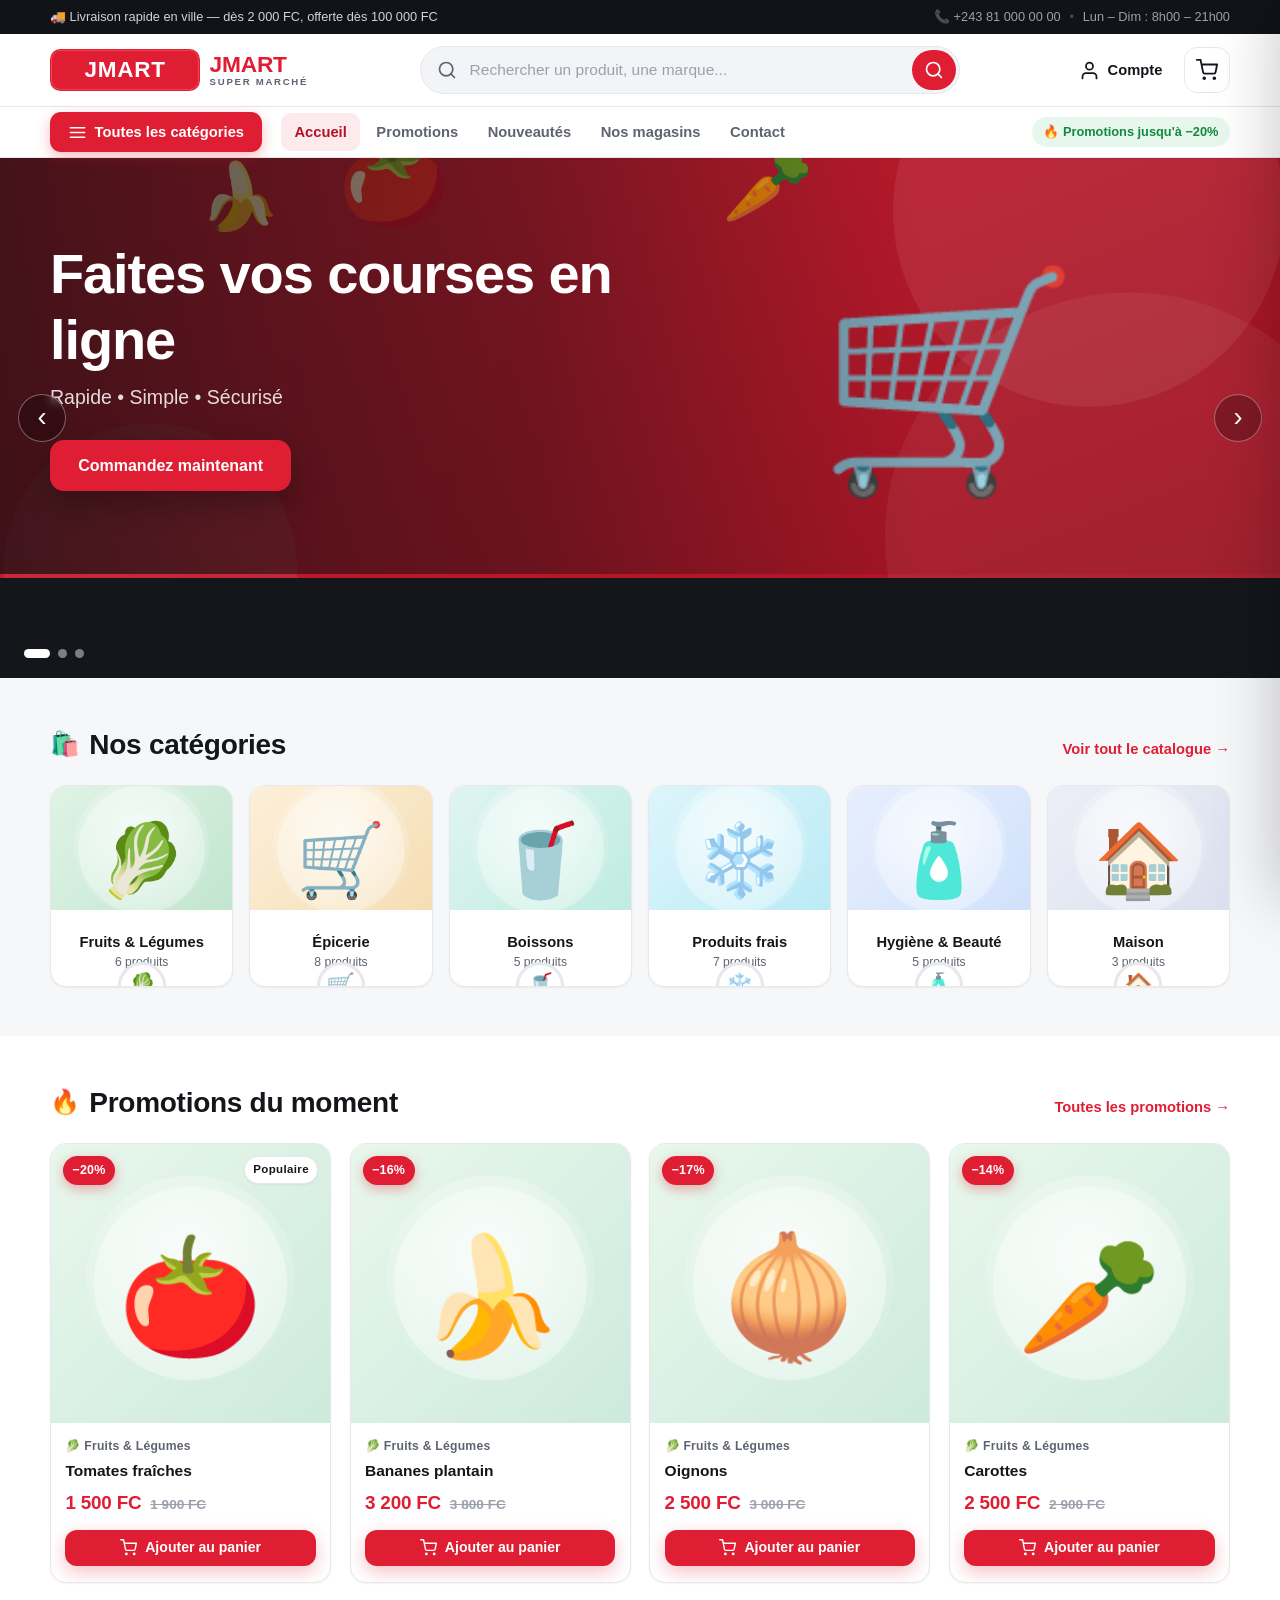
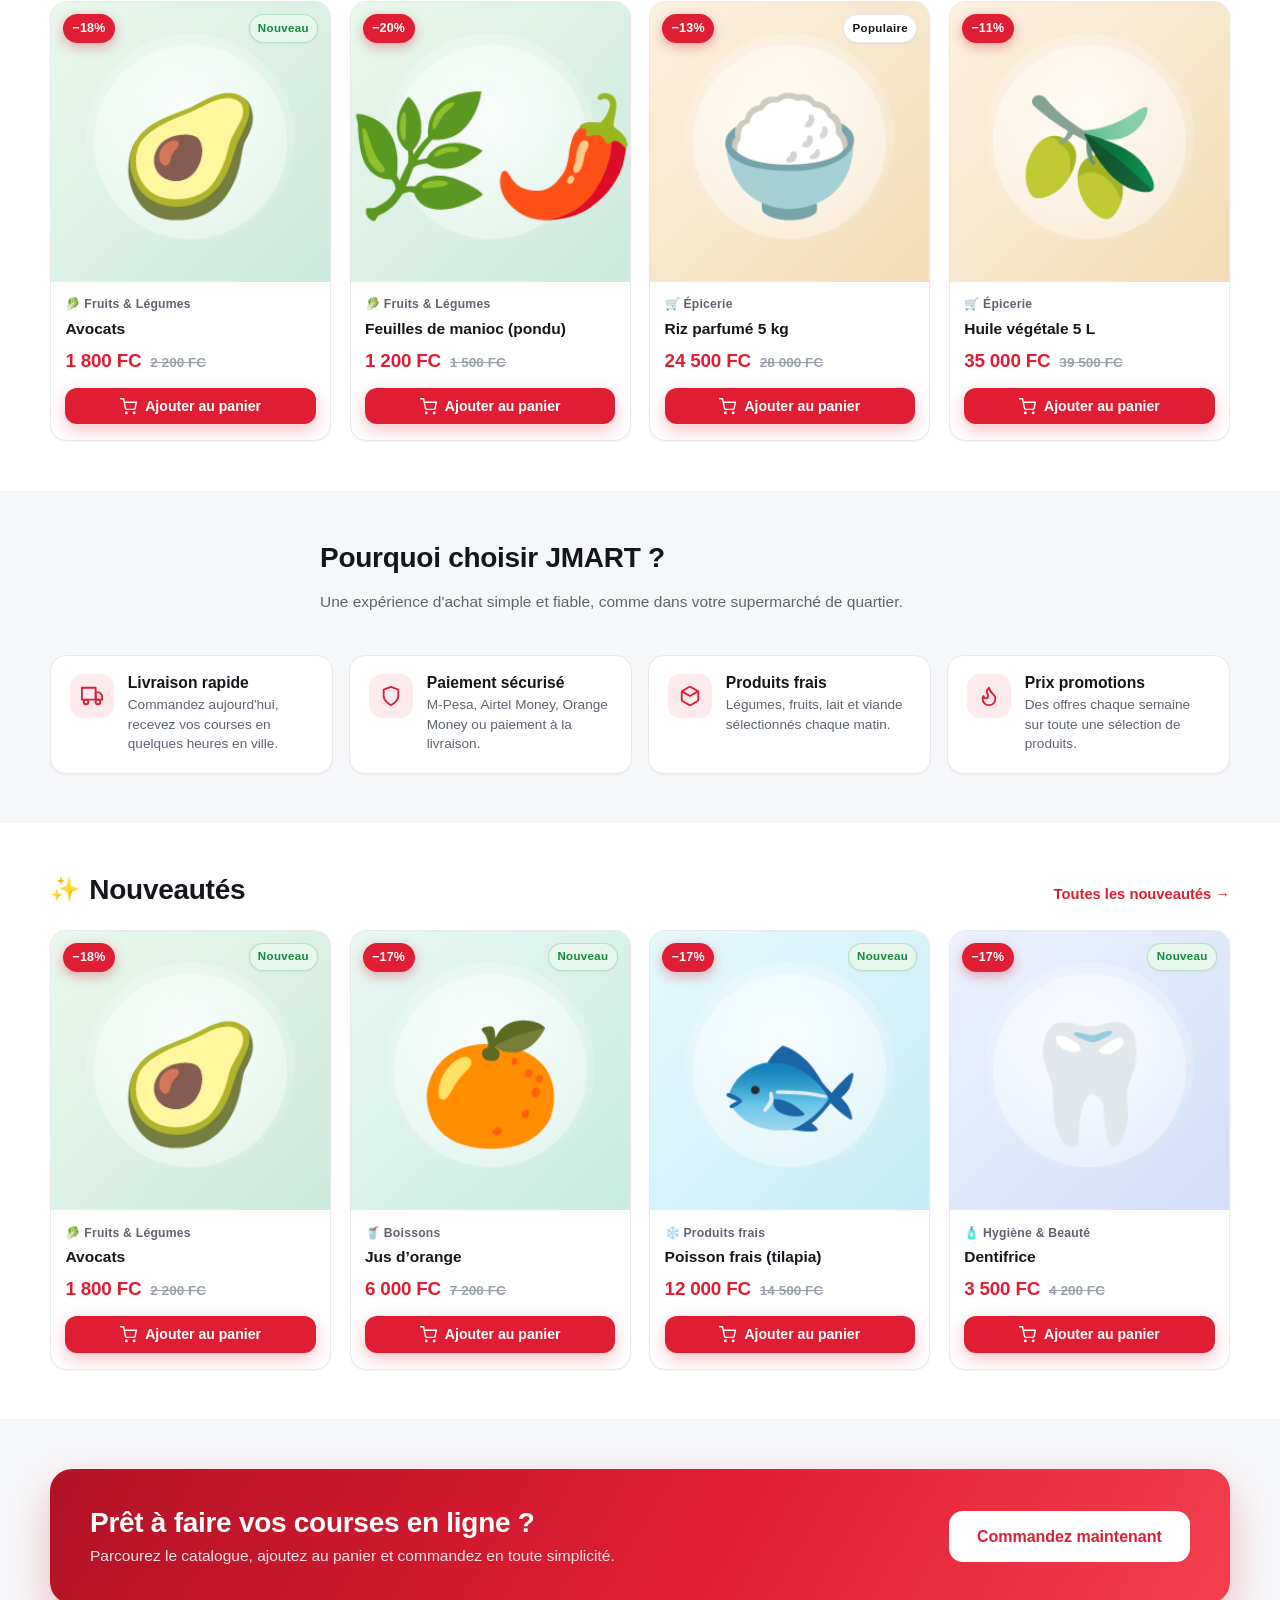
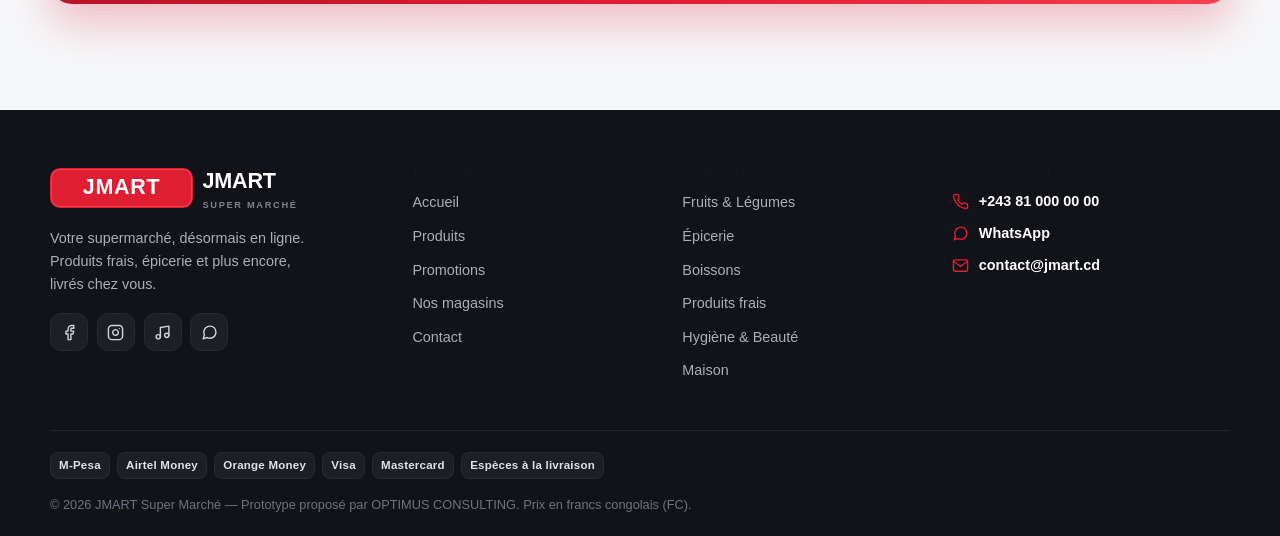
==== commit 5722a327: "Renommage JMARK en JMART + mention OPTIMUS CONSULTING au footer Nom du supermarche corrige partout (" ====
--- a/index.html
+++ b/index.html
@@ -2,10 +2,11 @@
 <html lang="fr">
 <head>
 <meta charset="UTF-8">
-<meta name="viewport" content="width=device-width, initial-scale=1.0">
-<title>JMARK Super Marché — Faites vos courses en ligne</title>
-<meta name="description" content="JMARK Super Marché : produits frais, épicerie, boissons et hygiène livrés chez vous. Démonstration.">
-<link rel="icon" href="assets/logo/logo.png">
+<meta name="viewport" content="width=device-width, initial-scale=1.0, viewport-fit=cover">
+<meta name="theme-color" content="#e01e33">
+<title>JMART Super Marché — Faites vos courses en ligne</title>
+<meta name="description" content="JMART Super Marché : produits frais, épicerie, boissons et hygiène livrés chez vous. Démonstration.">
+<link rel="icon" href="assets/logo/logo.svg">
 <link rel="stylesheet" href="css/base.css">
 <link rel="stylesheet" href="css/layout.css">
 <link rel="stylesheet" href="css/components.css">
@@ -28,8 +29,8 @@
       <svg viewBox="0 0 24 24" fill="none" stroke="currentColor" stroke-width="2" stroke-linecap="round" aria-hidden="true"><line x1="3" y1="6" x2="21" y2="6"></line><line x1="3" y1="12" x2="21" y2="12"></line><line x1="3" y1="18" x2="21" y2="18"></line></svg>
     </button>
     <a class="brand" href="index.html">
-      <img src="assets/logo/logo.png" alt="JMARK">
-      <span class="brand-text"><strong>JMARK</strong><small>SUPER MARCHÉ</small></span>
+      <img src="assets/logo/logo.svg" alt="JMART">
+      <span class="brand-text"><strong>JMART</strong><small>SUPER MARCHÉ</small></span>
     </a>
     <form class="header-search" data-header-search role="search" action="products.html">
       <svg viewBox="0 0 24 24" fill="none" stroke="currentColor" stroke-width="2" stroke-linecap="round" stroke-linejoin="round" aria-hidden="true"><circle cx="11" cy="11" r="8"></circle><line x1="21" y1="21" x2="16.65" y2="16.65"></line></svg>
@@ -140,11 +141,11 @@
     </div>
   </section>
 
-  <!-- Pourquoi JMARK -->
+  <!-- Pourquoi JMART -->
   <section class="section">
     <div class="container">
       <div class="section-head text-center" style="max-width:640px;margin:0 auto 1rem;text-align:center">
-        <h2 class="section-title" style="justify-content:center">Pourquoi choisir JMARK ?</h2>
+        <h2 class="section-title" style="justify-content:center">Pourquoi choisir JMART ?</h2>
         <p class="is-muted">Une expérience d'achat simple et fiable, comme dans votre supermarché de quartier.</p>
       </div>
       <div class="features">
@@ -200,8 +201,8 @@
     <div class="footer-grid">
       <div>
         <div class="footer-brand">
-          <img src="assets/logo/logo.png" alt="JMARK">
-          <span><strong>JMARK</strong><small>SUPER MARCHÉ</small></span>
+          <img src="assets/logo/logo.svg" alt="JMART">
+          <span><strong>JMART</strong><small>SUPER MARCHÉ</small></span>
         </div>
         <p class="footer-desc">Votre supermarché, désormais en ligne. Produits frais, épicerie et plus encore, livrés chez vous.</p>
         <div class="socials">
@@ -237,7 +238,7 @@
         <ul class="footer-contact">
           <li><svg viewBox="0 0 24 24" fill="none" stroke="currentColor" stroke-width="2" stroke-linecap="round" stroke-linejoin="round"><path d="M22 16.92v3a2 2 0 0 1-2.18 2 19.79 19.79 0 0 1-8.63-3.07 19.5 19.5 0 0 1-6-6 19.79 19.79 0 0 1-3.07-8.67A2 2 0 0 1 4.11 2h3a2 2 0 0 1 2 1.72 12.84 12.84 0 0 0 .7 2.81 2 2 0 0 1-.45 2.11L8.09 9.91a16 16 0 0 0 6 6l1.27-1.27a2 2 0 0 1 2.11-.45 12.84 12.84 0 0 0 2.81.7A2 2 0 0 1 22 16.92z"></path></svg><a class="fc-hl" href="tel:+243810000000">+243 81 000 00 00</a></li>
           <li><svg viewBox="0 0 24 24" fill="none" stroke="currentColor" stroke-width="2" stroke-linecap="round" stroke-linejoin="round"><path d="M21 11.5a8.38 8.38 0 0 1-.9 3.8 8.5 8.5 0 0 1-7.6 4.7 8.38 8.38 0 0 1-3.8-.9L3 21l1.9-5.7a8.38 8.38 0 0 1-.9-3.8 8.5 8.5 0 0 1 4.7-7.6 8.38 8.38 0 0 1 3.8-.9h.5a8.48 8.48 0 0 1 8 8v.5z"></path></svg><a class="fc-hl" href="https://wa.me/243810000000">WhatsApp</a></li>
-          <li><svg viewBox="0 0 24 24" fill="none" stroke="currentColor" stroke-width="2" stroke-linecap="round" stroke-linejoin="round"><path d="M4 4h16c1.1 0 2 .9 2 2v12c0 1.1-.9 2-2 2H4c-1.1 0-2-.9-2-2V6c0-1.1.9-2 2-2z"></path><polyline points="22,6 12,13 2,6"></polyline></svg><a class="fc-hl" href="mailto:contact@jmark.cd">contact@jmark.cd</a></li>
+          <li><svg viewBox="0 0 24 24" fill="none" stroke="currentColor" stroke-width="2" stroke-linecap="round" stroke-linejoin="round"><path d="M4 4h16c1.1 0 2 .9 2 2v12c0 1.1-.9 2-2 2H4c-1.1 0-2-.9-2-2V6c0-1.1.9-2 2-2z"></path><polyline points="22,6 12,13 2,6"></polyline></svg><a class="fc-hl" href="mailto:contact@jmart.cd">contact@jmart.cd</a></li>
         </ul>
       </div>
     </div>
@@ -250,7 +251,7 @@
         <span class="pay-chip">Mastercard</span>
         <span class="pay-chip">Espèces à la livraison</span>
       </div>
-      <div class="footer-copy">© 2026 JMARK Super Marché — Prototype de démonstration. Prix en francs congolais (FC).</div>
+      <div class="footer-copy">© 2026 JMART Super Marché — Prototype proposé par OPTIMUS CONSULTING. Prix en francs congolais (FC).</div>
     </div>
   </div>
 </footer>
--- a/css/base.css
+++ b/css/base.css
@@ -1,5 +1,5 @@
 /* ============================================
-   JMARK SUPER MARCHÉ — Base : tokens, reset,
+   JMART SUPER MARCHÉ — Base : tokens, reset,
    typographie, boutons, formulaires, badges
    ============================================ */
 
@@ -7,7 +7,7 @@
   --c-bg:#f6f7f9;
   --c-surface:#ffffff;
   --c-surface-2:#f2f4f7;
-  --c-primary:#e01e33;            /* rouge JMARK */
+  --c-primary:#e01e33;            /* rouge JMART */
   --c-primary-dark:#b21226;
   --c-primary-soft:#fdeaec;
   --c-accent:#16a34a;             /* vert produits frais */
--- a/css/layout.css
+++ b/css/layout.css
@@ -1,5 +1,5 @@
 /* ============================================
-   JMARK — Layout : barre promo, header, hero,
+   JMART — Layout : barre promo, header, hero,
    sections, footer, nav basse, drawer, toast
    ============================================ */
 
@@ -339,4 +339,34 @@
   .bottom-nav{display:flex}
   body{padding-bottom:66px}
   .toast{bottom:80px}
+}
+
+/* ---------- Tablette/desktop : footer adaptatif ---------- */
+@media (max-width:980px){
+  .footer-grid{grid-template-columns:1fr 1fr;gap:1.8rem}
+}
+
+/* ---------- Téléphone : recherche en pleine largeur ---------- */
+@media (max-width:560px){
+  :root{--header-h:122px}
+  .header-main{height:auto;flex-wrap:wrap;row-gap:8px;padding:.55rem 0}
+  .header-search{order:99;flex-basis:100%;max-width:none;margin:0 0 2px}
+  .hero{min-height:400px}
+}
+
+/* ---------- Très petit écran ---------- */
+@media (max-width:480px){
+  .container{padding-left:16px;padding-right:16px}
+  .topbar-inner{min-height:30px;font-size:.74rem}
+  .topbar-contact{display:none}
+  .footer-grid{grid-template-columns:1fr;gap:1.5rem}
+  .footer-contact li{font-size:.86rem}
+  .hero{min-height:360px}
+  .hero-content{padding:3.4rem 0}
+  .hero-content h1{font-size:1.9rem}
+  .hero-dots{left:16px;bottom:14px}
+  .section{padding:2.1rem 0}
+  .section-head{margin-bottom:1.1rem}
+  .cta-band{padding:1.6rem 1.3rem}
+  .bottom-nav{padding:4px 6px calc(4px + env(safe-area-inset-bottom))}
 }
--- a/css/components.css
+++ b/css/components.css
@@ -1,5 +1,5 @@
 /* ============================================
-   JMARK — Composants : cartes, quantité, étapes,
+   JMART — Composants : cartes, quantité, étapes,
    résumés, états vides
    ============================================ */
 
@@ -290,4 +290,16 @@
   .cart-item-total{margin-left:0;width:100%}
   .features{grid-template-columns:1fr 1fr;gap:.8rem}
   .hero{min-height:400px}
+  .drawer-remove{width:36px;height:36px}
+}
+@media (max-width:480px){
+  .category-grid{grid-template-columns:repeat(2,1fr)}
+  .features{grid-template-columns:1fr}
+  .product-grid{gap:.6rem}
+  .product-card-body{padding:.65rem .7rem .8rem}
+  .cart-item{padding:.8rem;gap:.75rem}
+  .cart-item-thumb{width:76px;height:76px}
+  .store-card{padding:1.05rem}
+  .pay-options{gap:.6rem}
+  .checkout-layout,.payment-layout{gap:1.2rem}
 }
--- a/css/pages.css
+++ b/css/pages.css
@@ -1,5 +1,5 @@
 /* ============================================
-   JMARK — Pages spécifiques + responsive fin
+   JMART — Pages spécifiques + responsive fin
    ============================================ */
 
 /* ---------- Fil d'Ariane ---------- */
@@ -96,4 +96,28 @@
   .product-card-name{font-size:.88rem}
   .price-now{font-size:1.05rem}
   .btn-card-add{font-size:.82rem}
+}
+
+/* ---------- Finitions mobile ---------- */
+@media (max-width:640px){
+  input,select,textarea{font-size:16px}
+}
+@media (max-width:560px){
+  .breadcrumbs{padding:.9rem 0 0;font-size:.78rem}
+  .steps{padding:1.1rem 0 .2rem}
+  .shop-toolbar{gap:.55rem}
+  .results-bar{margin:.8rem 0 .9rem}
+  .pd-addrow .btn{flex:1}
+  .pd-addrow .qty{width:100%;justify-content:space-between}
+  .pd-addrow .qty button{width:54px}
+  .pd-trust{gap:.6rem}
+}
+@media (max-width:480px){
+  .checkout-form{padding:1.15rem 1rem}
+  .auth-card{padding:1.4rem 1.1rem}
+  .empty-state{padding:2.4rem 1rem}
+  .confirm-hero{padding:2.1rem 1.1rem 1.8rem}
+  .confirm-body{gap:1rem}
+  .page-intro{padding:1.5rem 0 .3rem}
+  .card-pad{padding:1.1rem 1.1rem}
 }
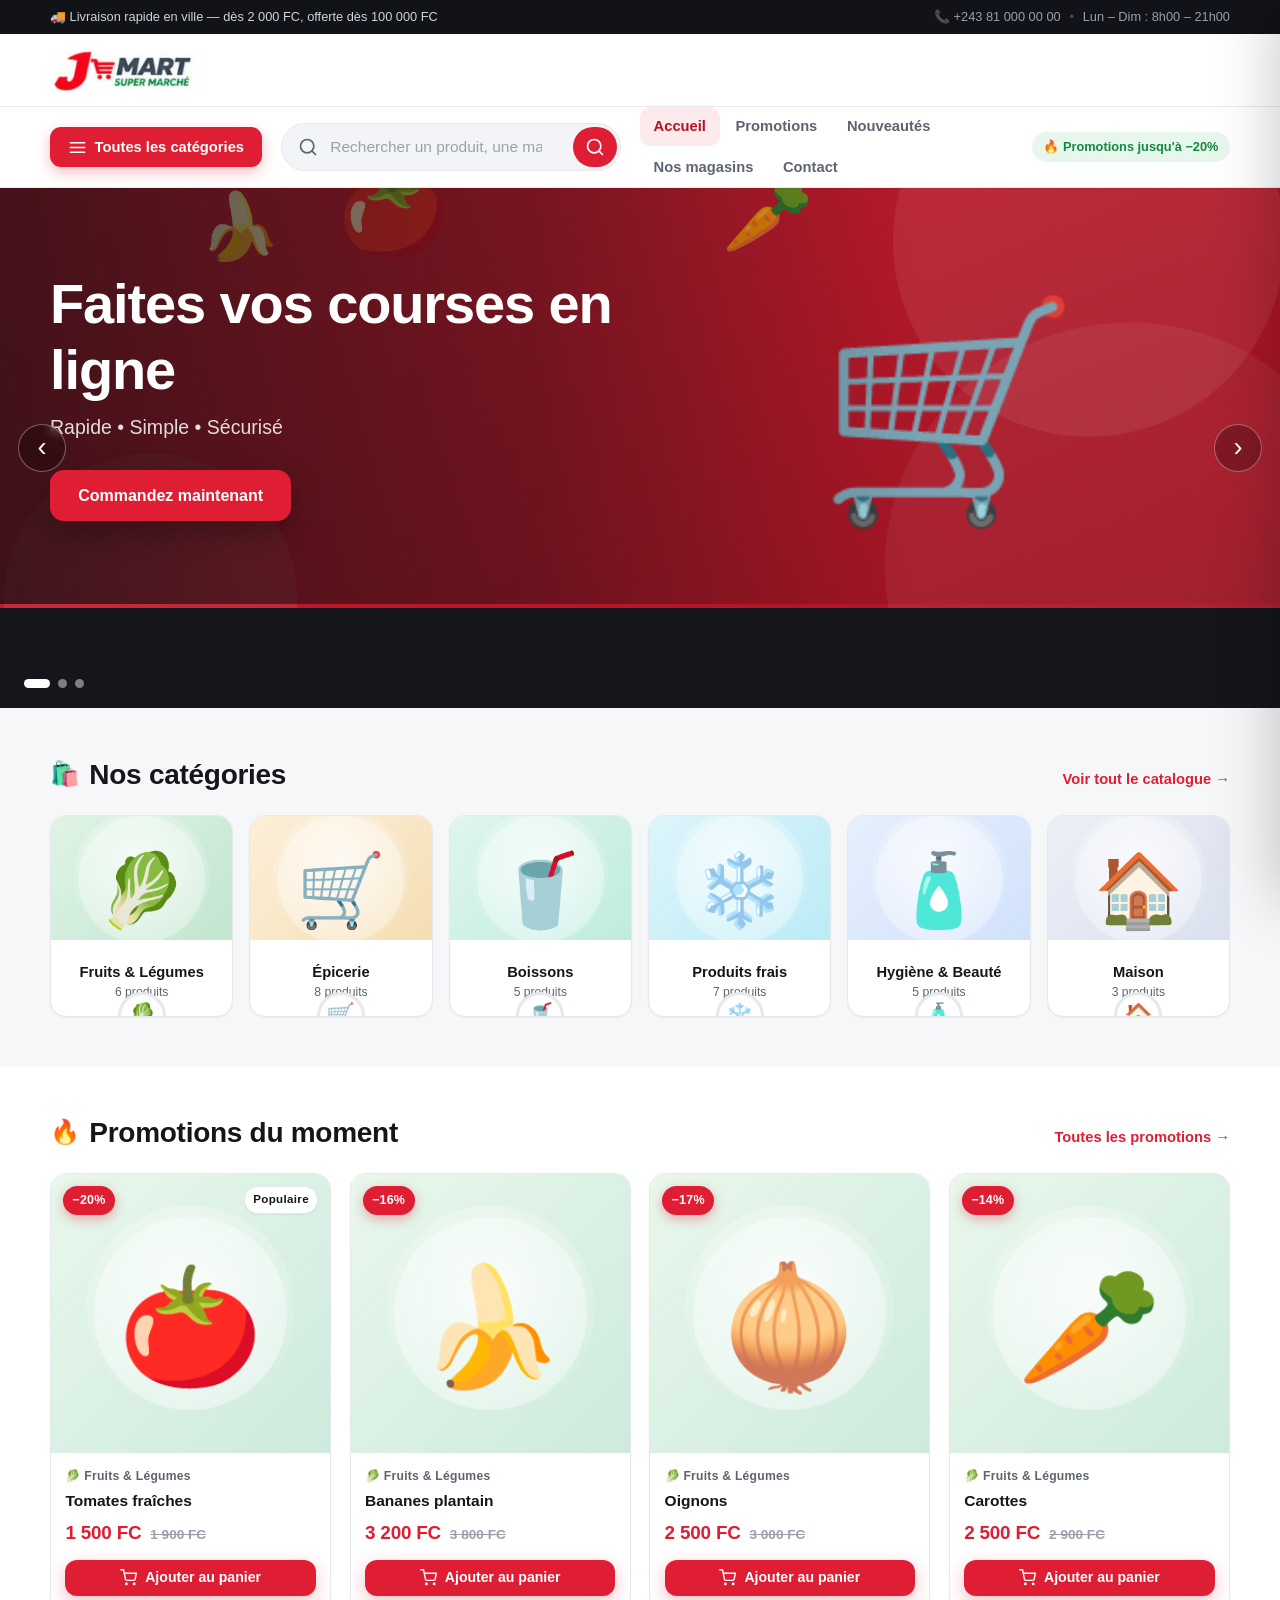
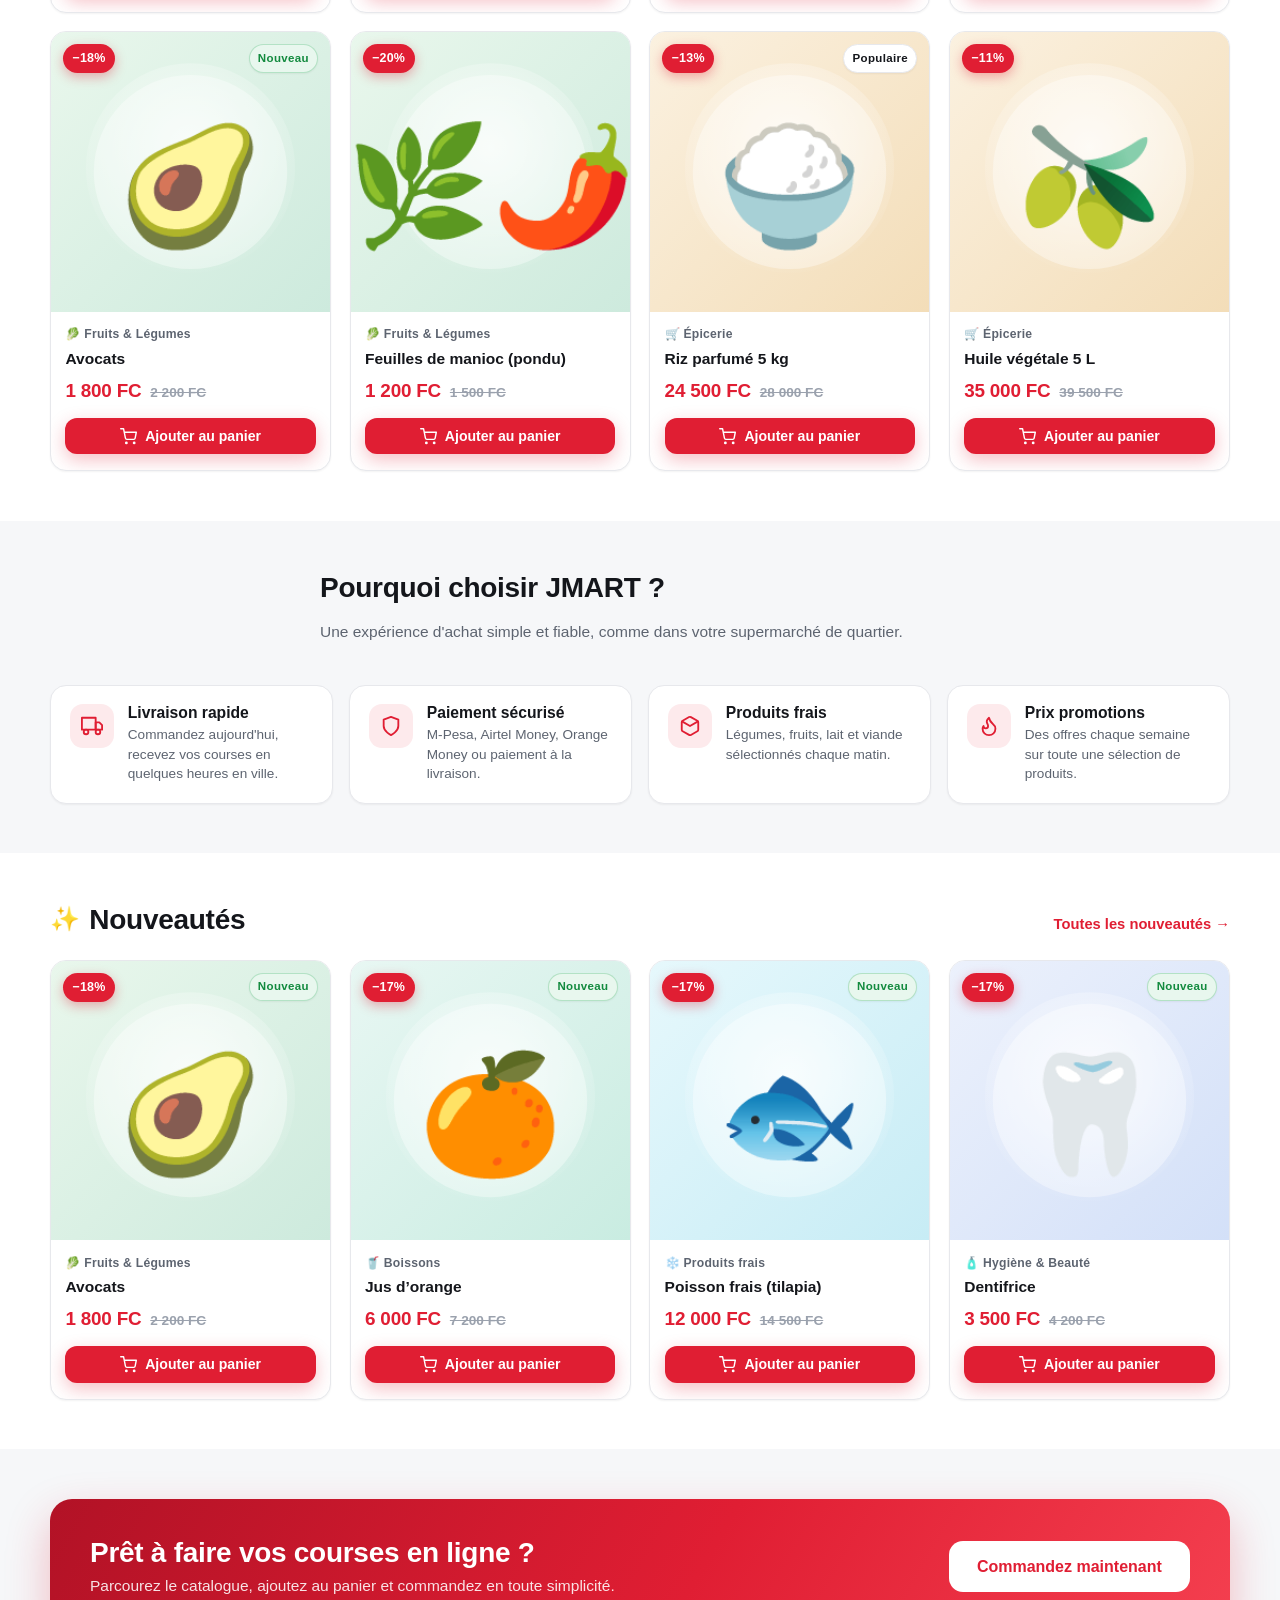
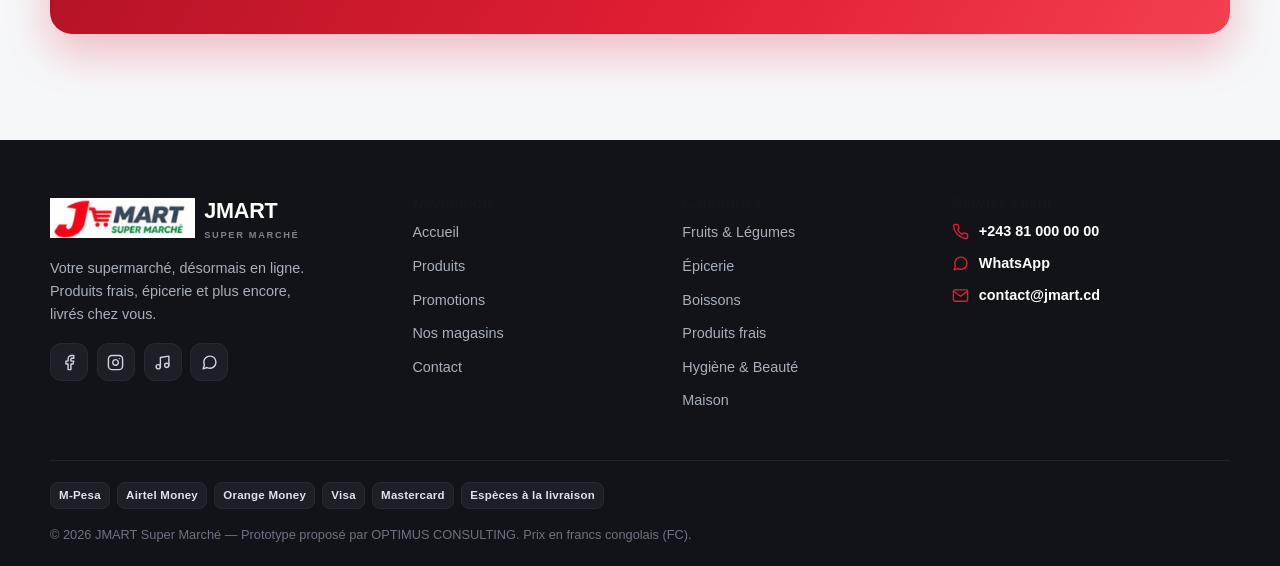
==== commit 566702ca: "Header : recherche dans la barre de menu, suppression icones compte/panier et nom de marque, logo fo" ====
--- a/index.html
+++ b/index.html
@@ -6,7 +6,7 @@
 <meta name="theme-color" content="#e01e33">
 <title>JMART Super Marché — Faites vos courses en ligne</title>
 <meta name="description" content="JMART Super Marché : produits frais, épicerie, boissons et hygiène livrés chez vous. Démonstration.">
-<link rel="icon" href="assets/logo/logo.svg">
+<link rel="icon" href="assets/logo/logo.png">
 <link rel="stylesheet" href="css/base.css">
 <link rel="stylesheet" href="css/layout.css">
 <link rel="stylesheet" href="css/components.css">
@@ -29,26 +29,15 @@
       <svg viewBox="0 0 24 24" fill="none" stroke="currentColor" stroke-width="2" stroke-linecap="round" aria-hidden="true"><line x1="3" y1="6" x2="21" y2="6"></line><line x1="3" y1="12" x2="21" y2="12"></line><line x1="3" y1="18" x2="21" y2="18"></line></svg>
     </button>
     <a class="brand" href="index.html">
-      <img src="assets/logo/logo.svg" alt="JMART">
-      <span class="brand-text"><strong>JMART</strong><small>SUPER MARCHÉ</small></span>
+      <img src="assets/logo/logo.png" alt="JMART">
     </a>
-    <form class="header-search" data-header-search role="search" action="products.html">
+    <form class="header-search m-search" data-header-search role="search" action="products.html">
       <svg viewBox="0 0 24 24" fill="none" stroke="currentColor" stroke-width="2" stroke-linecap="round" stroke-linejoin="round" aria-hidden="true"><circle cx="11" cy="11" r="8"></circle><line x1="21" y1="21" x2="16.65" y2="16.65"></line></svg>
       <input type="search" name="q" placeholder="Rechercher un produit, une marque..." aria-label="Rechercher un produit">
       <button type="submit" aria-label="Lancer la recherche">
         <svg viewBox="0 0 24 24" fill="none" stroke="currentColor" stroke-width="2" stroke-linecap="round" stroke-linejoin="round" aria-hidden="true"><circle cx="11" cy="11" r="8"></circle><line x1="21" y1="21" x2="16.65" y2="16.65"></line></svg>
       </button>
     </form>
-    <div class="header-actions">
-      <a class="header-link" href="account.html">
-        <svg viewBox="0 0 24 24" fill="none" stroke="currentColor" stroke-width="2" stroke-linecap="round" stroke-linejoin="round" aria-hidden="true"><path d="M20 21v-2a4 4 0 0 0-4-4H8a4 4 0 0 0-4 4v2"></path><circle cx="12" cy="7" r="4"></circle></svg>
-        <span>Compte</span>
-      </a>
-      <button class="cart-btn" id="cartOpen" type="button" aria-label="Ouvrir le panier">
-        <svg viewBox="0 0 24 24" fill="none" stroke="currentColor" stroke-width="2" stroke-linecap="round" stroke-linejoin="round" aria-hidden="true"><circle cx="9" cy="21" r="1"></circle><circle cx="20" cy="21" r="1"></circle><path d="M1 1h4l2.68 13.39a2 2 0 0 0 2 1.61h9.72a2 2 0 0 0 2-1.61L23 6H6"></path></svg>
-        <b class="cart-count" data-cart-count>0</b>
-      </button>
-    </div>
   </div>
   <div class="header-nav">
     <div class="container header-nav-inner">
@@ -63,6 +52,13 @@
           <a class="cat-menu-all" href="products.html">Voir tout le catalogue</a>
         </div>
       </div>
+      <form class="header-search d-search" data-header-search role="search" action="products.html">
+        <svg viewBox="0 0 24 24" fill="none" stroke="currentColor" stroke-width="2" stroke-linecap="round" stroke-linejoin="round" aria-hidden="true"><circle cx="11" cy="11" r="8"></circle><line x1="21" y1="21" x2="16.65" y2="16.65"></line></svg>
+        <input type="search" name="q" placeholder="Rechercher un produit, une marque..." aria-label="Rechercher un produit">
+        <button type="submit" aria-label="Lancer la recherche">
+          <svg viewBox="0 0 24 24" fill="none" stroke="currentColor" stroke-width="2" stroke-linecap="round" stroke-linejoin="round" aria-hidden="true"><circle cx="11" cy="11" r="8"></circle><line x1="21" y1="21" x2="16.65" y2="16.65"></line></svg>
+        </button>
+      </form>
       <nav class="main-nav" id="mainNav" aria-label="Navigation principale">
         <div class="main-nav-links">
           <a class="nav-link is-active" data-nav="home" href="index.html">Accueil</a>
@@ -201,7 +197,7 @@
     <div class="footer-grid">
       <div>
         <div class="footer-brand">
-          <img src="assets/logo/logo.svg" alt="JMART">
+          <img src="assets/logo/logo.png" alt="JMART">
           <span><strong>JMART</strong><small>SUPER MARCHÉ</small></span>
         </div>
         <p class="footer-desc">Votre supermarché, désormais en ligne. Produits frais, épicerie et plus encore, livrés chez vous.</p>
--- a/css/layout.css
+++ b/css/layout.css
@@ -28,9 +28,6 @@
 
 .brand{display:flex;align-items:center;gap:.6rem;margin-right:.4rem}
 .brand img{height:42px;width:auto}
-.brand-text{display:flex;flex-direction:column;line-height:1.05}
-.brand-text strong{font-size:1.42rem;font-weight:900;letter-spacing:-.01em;color:var(--c-primary)}
-.brand-text small{font-size:.6rem;font-weight:750;letter-spacing:.18em;color:var(--c-muted)}
 
 .header-search{
   flex:1;max-width:540px;margin-left:auto;display:flex;align-items:center;
@@ -53,28 +50,9 @@
 .header-search button:hover{background:var(--c-primary-dark)}
 .header-search button svg{color:#fff}
 
-.header-actions{display:flex;align-items:center;gap:.55rem;margin-left:auto}
-.header-link{
-  display:flex;align-items:center;gap:.5rem;padding:.55rem .8rem;border-radius:12px;
-  color:var(--c-text);font-weight:650;font-size:.92rem;transition:background-color .15s,color .15s;
-}
-.header-link svg{width:21px;height:21px}
-.header-link:hover{background:var(--c-primary-soft);color:var(--c-primary)}
-
-.cart-btn{
-  position:relative;display:inline-flex;align-items:center;justify-content:center;
-  width:46px;height:46px;border-radius:13px;border:1px solid var(--c-border);
-  background:#fff;color:var(--c-text);transition:border-color .15s,color .15s,box-shadow .15s;
-}
-.cart-btn:hover{border-color:var(--c-primary);color:var(--c-primary);box-shadow:var(--shadow-sm)}
-.cart-btn svg{width:22px;height:22px}
-.cart-count{
-  position:absolute;top:-6px;right:-8px;min-width:21px;height:21px;padding:0 5px;
-  border-radius:999px;background:var(--c-primary);color:#fff;
-  font-size:.72rem;font-weight:800;display:flex;align-items:center;justify-content:center;
-  border:2px solid #fff;line-height:1;
-}
-.cart-count.is-hidden{display:none}
+/* Recherche : version tablette/téléphone (masquée sur desktop) et version barre de menu */
+.header-search.m-search{display:none}
+.header-search.d-search{flex:0 1 340px;max-width:340px;min-width:180px;margin-left:0}
 
 /* ---------- Navigation secondaire (desktop) ---------- */
 .header-nav{background:#fff;border-top:1px solid var(--c-border);display:block}
@@ -313,14 +291,16 @@
 .toast .toast-go:hover{color:#fff}
 
 /* ---------- Responsive header ---------- */
+@media (max-width:1249px){
+  .header-chip{display:none}
+}
 @media (max-width:920px){
   :root{--header-h:60px}
   .menu-btn{display:inline-flex}
   .brand img{height:36px}
-  .brand-text small{display:none}
   .header-search{margin-left:0}
-  .header-link span{display:none}
-  .header-link{padding:.55rem}
+  .header-search.m-search{display:flex}
+  .header-search.d-search{display:none}
   .header-nav{display:none}
 
   .main-nav{
